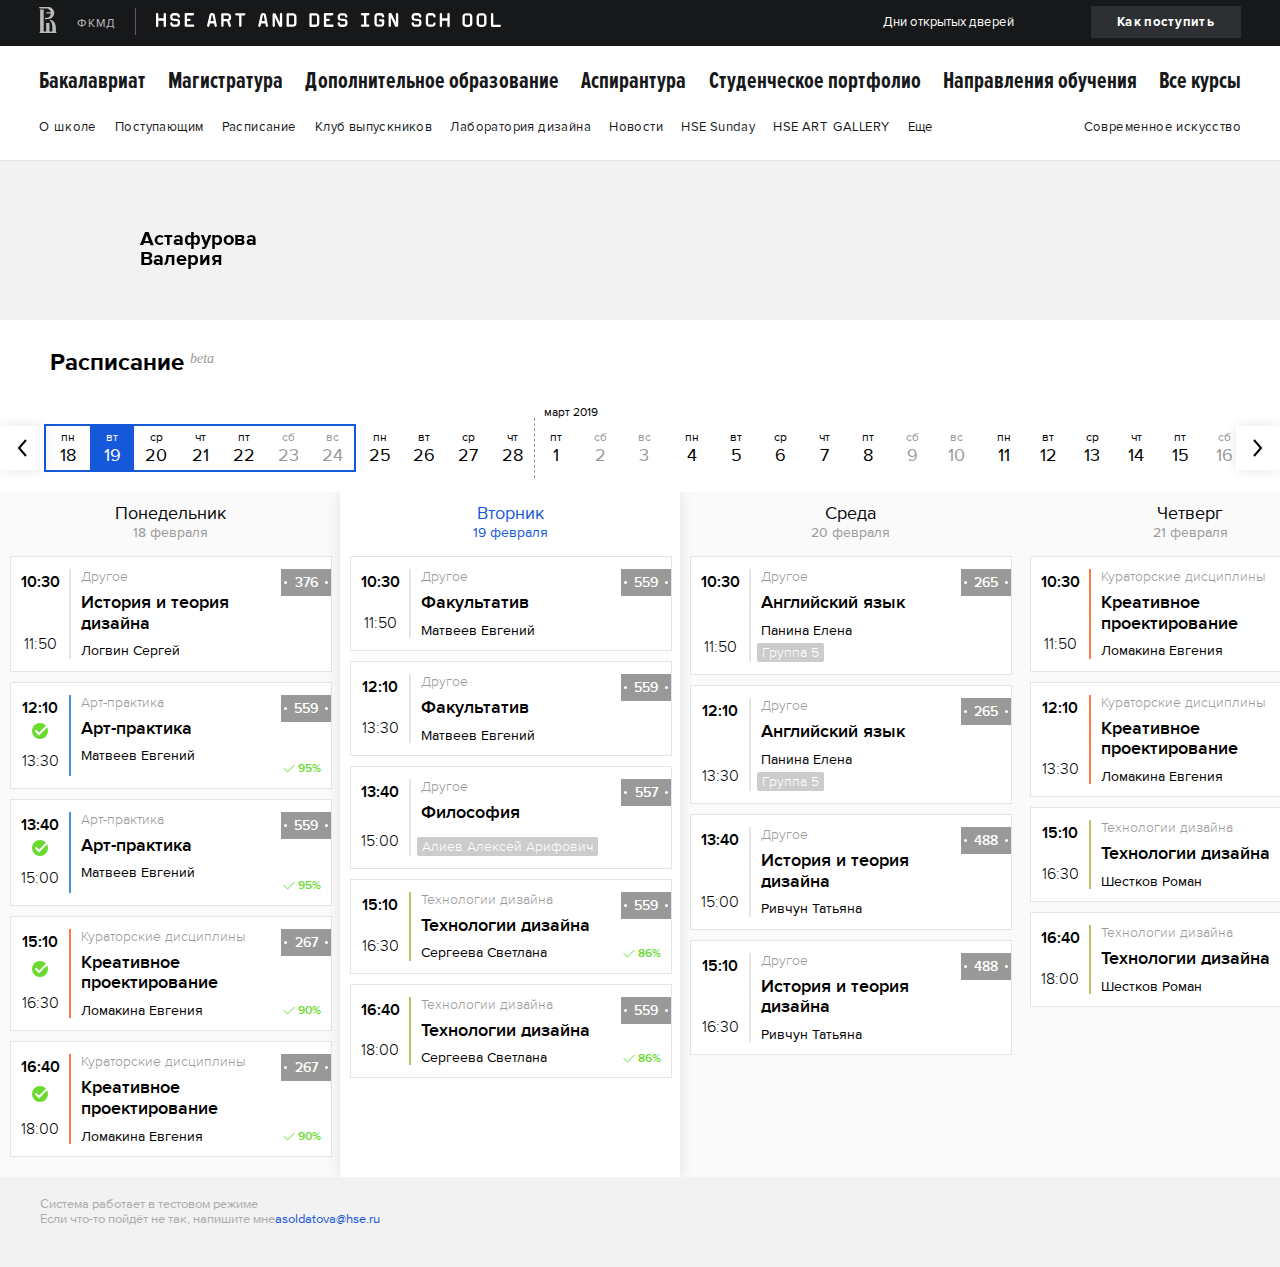
==== index.html @ 741bb3c5 "1" ====
<!DOCTYPE html>
<html lang="en" dir="ltr">
  <head>
    <meta charset="utf-8">
    <title>Расписание</title>
    <meta name="viewport" content="width=device-width">
    <link href="./Расписание_files/css" rel="stylesheet">
    <link href="./Расписание_files/app.css" rel="stylesheet" media="all">
  </head>
  <body>
    <link rel="stylesheet" media="all" href="./Расписание_files/header_private-a515e2be7f67cc496a1a1d5b61a48820.css">
    <div class="header__top-hole header__private"></div>
    <header class="header__private">
    <div class="header__relative">
    <div class="header__top">
    <div class="container-fluid container-fluid__menu">
    <div class="header__top-container">
    <div class="header__top-left">
    <div class="header__top-logo-hse">
    <a href="https://www.hse.ru/">
    <img src="./Расписание_files/hse_logo-3cd87a64809ba568bf75ba8dd23fa093.svg" alt="Hse logo">
    </a>
    </div>
    <div class="header__top-org-name">
    <a href="https://cmd.hse.ru/">
    ФКМД
    </a>
    </div>
    <div class="header__top-left-line"></div>
    <div class="header__top-logo-school">
    <a href="http://design.hse.ru/">
    <img src="./Расписание_files/school_logo_h-c328c601ffe68ac44bc18b19bbee3137.svg" alt="School logo h">
    </a>
    </div>
    <div class="header__top-arr"></div>
    </div>
    <div class="header__top-right">
    <a class="header__openday" href="http://design.hse.ru/openday">Дни открытых дверей</a>
    <a class="header__tel-btn" href="http://design.hse.ru/questions-about-admission"></a>
    <a class="header__tel-btn-long" href="http://design.hse.ru/join">
    Как поступить
    </a>
    </div>
    </div>
    </div>
    </div>
    <div class="header__menu" style="">
    <div class="container-fluid container-fluid__menu">
    <div class="header__menu-overflow">
    <div class="header__menu-big">
    <a class="header__menu-big-item" href="http://design.hse.ru/ba">Бакалавриат</a>
    <a class="header__menu-big-item" href="http://design.hse.ru/ma">Магистратура</a>
    <a class="header__menu-big-item m__long" href="http://design.hse.ru/dop">Дополнительное образование</a>
    <a class="header__menu-big-item m__short" href="http://design.hse.ru/dop">ДПО</a>
    <a class="header__menu-big-item" href="http://design.hse.ru/asp">Аспирантура</a>
    <a class="header__menu-big-item" href="http://portfolio.hse.ru/">Студенческое портфолио</a>
    <a class="header__menu-big-item header__menu-big-item_n" href="http://design.hse.ru/#directions">Направления обучения</a>
    <a class="header__menu-big-item" href="http://creativemap.hse.ru/">Все курсы</a>
    </div>
    </div>
    <div class="header__menu-overflow">
    <div class="header__menu-small">
    <a class="header__menu-small-item" href="http://design.hse.ru/info/about">О школе</a>
    <a class="header__menu-small-item" href="http://design.hse.ru/info/enter">Поступающим</a>
    <a class="header__menu-small-item" href="http://design.hse.ru/schedule">Расписание</a>
    <a class="header__menu-small-item" href="http://design.hse.ru/alumni">Клуб выпускников</a>
    <a class="header__menu-small-item m__long" href="http://design.hse.ru/lab">Лаборатория дизайна</a>
    <a class="header__menu-small-item m__short" href="http://design.hse.ru/lab">Лаборатория</a>
    <a class="header__menu-small-item" href="http://design.hse.ru/newspaper">Новости</a>
    <a class="header__menu-small-item" href="http://design.hse.ru/sunday">HSE Sunday</a>
    <a class="header__menu-small-item" href="http://art.hse.ru/gallery">HSE ART GALLERY</a>
    <a class="header__menu-small-item" href="http://design.hse.ru/schedule/10403#footer">Еще</a>
    <div class="header__menu-small-item-right">
    <a class="header__menu-small-item" href="http://art.hse.ru/">Современное искусство</a>
    </div>
    </div>
    </div>
    </div>
    </div>
    <div class="header__contact footer">
    <div class="container-fluid container-fluid__menu">
    <div class="footer__top">
    <div class="row">
    <div class="offset-xl-4 col-xl-8 col-lg-12 col-12">
    <div class="footer__top-items">
    <div class="footer__tel-top">
    <div class="footer__top-item">
    <a href="tel:+74956218711">
    <h4>
    +7 495 621-87-11
    </h4>
    </a>
    <p>
    По общим вопросам
    </p>
    </div>
    <div class="footer__top-item">
    <a href="tel:+79161709803">
    <h4>
    +7 916 170-98-03
    </h4>
    </a>
    <p>
    по вопросам поступления
    <br>
    (бакалавриат и магистратура)
    </p>
    </div>
    <div class="footer__top-item">
    <a href="tel:+79258427764">
    <h4>
    +7 925 842-77-64
    </h4>
    </a>
    <p>
    по вопросам поступления
    <br>
    (дополнительное образование)
    </p>
    </div>
    </div>
    <div class="footer__tel-bottom">
    <div class="footer__top-item">
    <a href="https://maps.google.ru/maps?q=%D0%9C%D0%BE%D1%81%D0%BA%D0%B2%D0%B0,+%D0%9C%D0%B0%D0%BB%D0%B0%D1%8F+%D0%9F%D0%B8%D0%BE%D0%BD%D0%B5%D1%80%D1%81%D0%BA%D0%B0%D1%8F,+12+%D0%BC.+%D0%9F%D0%B0%D0%B2%D0%B5%D0%BB%D0%B5%D1%86%D0%BA%D0%B0%D1%8F&amp;amp;ie=UTF-8&amp;amp;hq=&amp;amp;hnear=0x46b54b193236fb6f:0xe90018517ce3a6c4,%D0%9C%D0%B0%D0%BB%D0%B0%D1%8F+%D0%9F%D0%B8%D0%BE%D0%BD%D0%B5%D1%80%D1%81%D0%BA%D0%B0%D1%8F+%D1%83%D0%BB.,+12,+%D0%9C%D0%BE%D1%81%D0%BA%D0%B2%D0%B0&amp;amp;gl=ru&amp;amp;ei=Aj2YUv3CNOXJ4ATQsYCYAg&amp;amp;ved=0CCcQ8gEwAA">
    <h4>
    Ул. М. Пионерская, 12
    </h4>
    </a>
    <p>
    Метро «Павелецкая»
    </p>
    </div>
    <div class="footer__top-item">
    <a href="mailto:design@hse.ru">
    <h4>
    design@hse.ru
    </h4>
    </a>
    </div>
    </div>
    </div>
    </div>
    </div>
    </div>
    </div>
    </div>
    </div>
    </header>

    <script src="./Расписание_files/site_private-78d70a1fff7fe15ed5df3c3452d0a3b4.js.Без названия"></script>

    <!-- - if @show_enru && @show_enru == true -->
    <!-- - a_link = link_to "en", {:locale=>'en'} -->
    <!-- - else -->
    <!-- - a_link = link_to "en", @en_link || {:controller=>'public/main', :action=>'index', :locale=>'en'} -->

    <div id="app"><div data-reactroot=""><div><div><div class="container"><div><div class="person-wrapper"><div class="person"><div class="person-info-wrapper" id="person-info-wrapper"><div class="person-selector-wrrapper"><div><div class="person-main-info-inner"><div class="person-photo" style="background-image: url(&quot;http://timetracker.hse.ru/handlers/useravatar.ashx?userid=10403&quot;);"></div><div class="person-main-info"><div class="person-name">Астафурова Валерия</div></div></div><div class="person-selector" id="person-selector"><div class="person-selector-search"><input type="search" class="person-selector-search-input" placeholder=""></div><div class="person-selector-filter"><a class="person-selector-filter-students person-selector-filter-item active">студенты</a><a class="person-selector-filter-teachers person-selector-filter-item">сотрудники</a></div><div class="person-selector-people-list"><a href="http://design.hse.ru/schedule/10403"><div class="person-card"><div class="person-photo" style="background-image: url(&quot;http://timetracker.hse.ru/handlers/useravatar.ashx?userid=10403&amp;width=80&amp;height=80&quot;);"></div><div class="person-main-info"><div class="person-name"><strong>Астафурова</strong>Валерия</div></div></div></a><a href="http://design.hse.ru/schedule/8431"><div class="person-card"><div class="person-photo" style="background-image: url(&quot;http://timetracker.hse.ru/handlers/useravatar.ashx?userid=8431&amp;width=80&amp;height=80&quot;);"></div><div class="person-main-info"><div class="person-name"><strong>Астафьева</strong>Александра</div></div></div></a></div></div></div></div></div></div></div></div></div><div><div class="accordion "><div><div class="container"><div class="accordion-title-wrapper"><div class="accordion-title">Расписание&nbsp;<sup>beta</sup></div></div></div><div class="accordion-content"><div><div class="days-selector" id="daysSelector"><div class="add-week-button to-past"><svg class="arrow-icon" xmlns="http://www.w3.org/2000/svg" width="18px" height="10px" viewBox="0 0 18 10" version="1.1"><g stroke="none" stroke-width="1" fill="none" fill-rule="evenodd"><g id="accordion-arrow" transform="translate(-3.000000, -7.000000)" stroke="#000"><polyline stroke-width="2" transform="translate(12.000000, 12.500000) scale(1, -1) translate(-12.000000, -12.500000) " points="4 9 12 16 20 9"></polyline></g></g></svg></div><span class="week-box active"><div class="day-selector"><div class="day-name">пн</div><div class="day-date">18</div></div><div class="day-selector active present-day-selector"><div class="day-name">вт</div><div class="day-date">19</div></div><div class="day-selector"><div class="day-name">ср</div><div class="day-date">20</div></div><div class="day-selector"><div class="day-name">чт</div><div class="day-date">21</div></div><div class="day-selector"><div class="day-name">пт</div><div class="day-date">22</div></div><div class="day-selector"><div class="day-name">сб</div><div class="day-date">23</div></div><div class="day-selector"><div class="day-name">вс</div><div class="day-date">24</div></div></span><span class="week-box"><div class="day-selector"><div class="day-name">пн</div><div class="day-date">25</div></div><div class="day-selector"><div class="day-name">вт</div><div class="day-date">26</div></div><div class="day-selector"><div class="day-name">ср</div><div class="day-date">27</div></div><div class="day-selector"><div class="day-name">чт</div><div class="day-date">28</div></div><div class="day-selector start-of-month-wrapper"><div class="start-of-month">март 2019</div><div class="day-name">пт</div><div class="day-date">1</div></div><div class="day-selector"><div class="day-name">сб</div><div class="day-date">2</div></div><div class="day-selector"><div class="day-name">вс</div><div class="day-date">3</div></div></span><span class="week-box"><div class="day-selector"><div class="day-name">пн</div><div class="day-date">4</div></div><div class="day-selector"><div class="day-name">вт</div><div class="day-date">5</div></div><div class="day-selector"><div class="day-name">ср</div><div class="day-date">6</div></div><div class="day-selector"><div class="day-name">чт</div><div class="day-date">7</div></div><div class="day-selector"><div class="day-name">пт</div><div class="day-date">8</div></div><div class="day-selector"><div class="day-name">сб</div><div class="day-date">9</div></div><div class="day-selector"><div class="day-name">вс</div><div class="day-date">10</div></div></span><span class="week-box"><div class="day-selector"><div class="day-name">пн</div><div class="day-date">11</div></div><div class="day-selector"><div class="day-name">вт</div><div class="day-date">12</div></div><div class="day-selector"><div class="day-name">ср</div><div class="day-date">13</div></div><div class="day-selector"><div class="day-name">чт</div><div class="day-date">14</div></div><div class="day-selector"><div class="day-name">пт</div><div class="day-date">15</div></div><div class="day-selector"><div class="day-name">сб</div><div class="day-date">16</div></div><div class="day-selector"><div class="day-name">вс</div><div class="day-date">17</div></div></span><span class="week-box"><div class="day-selector"><div class="day-name">пн</div><div class="day-date">18</div></div><div class="day-selector"><div class="day-name">вт</div><div class="day-date">19</div></div><div class="day-selector"><div class="day-name">ср</div><div class="day-date">20</div></div><div class="day-selector"><div class="day-name">чт</div><div class="day-date">21</div></div><div class="day-selector"><div class="day-name">пт</div><div class="day-date">22</div></div><div class="day-selector"><div class="day-name">сб</div><div class="day-date">23</div></div><div class="day-selector"><div class="day-name">вс</div><div class="day-date">24</div></div></span><span class="week-box"><div class="day-selector"><div class="day-name">пн</div><div class="day-date">25</div></div><div class="day-selector"><div class="day-name">вт</div><div class="day-date">26</div></div><div class="day-selector"><div class="day-name">ср</div><div class="day-date">27</div></div><div class="day-selector"><div class="day-name">чт</div><div class="day-date">28</div></div><div class="day-selector"><div class="day-name">пт</div><div class="day-date">29</div></div><div class="day-selector"><div class="day-name">сб</div><div class="day-date">30</div></div><div class="day-selector"><div class="day-name">вс</div><div class="day-date">31</div></div></span><span class="week-box"><div class="day-selector start-of-month-wrapper"><div class="start-of-month">апрель 2019</div><div class="day-name">пн</div><div class="day-date">1</div></div><div class="day-selector"><div class="day-name">вт</div><div class="day-date">2</div></div><div class="day-selector"><div class="day-name">ср</div><div class="day-date">3</div></div><div class="day-selector"><div class="day-name">чт</div><div class="day-date">4</div></div><div class="day-selector"><div class="day-name">пт</div><div class="day-date">5</div></div><div class="day-selector"><div class="day-name">сб</div><div class="day-date">6</div></div><div class="day-selector"><div class="day-name">вс</div><div class="day-date">7</div></div></span><span class="week-box"><div class="day-selector"><div class="day-name">пн</div><div class="day-date">8</div></div><div class="day-selector"><div class="day-name">вт</div><div class="day-date">9</div></div><div class="day-selector"><div class="day-name">ср</div><div class="day-date">10</div></div><div class="day-selector"><div class="day-name">чт</div><div class="day-date">11</div></div><div class="day-selector"><div class="day-name">пт</div><div class="day-date">12</div></div><div class="day-selector"><div class="day-name">сб</div><div class="day-date">13</div></div><div class="day-selector"><div class="day-name">вс</div><div class="day-date">14</div></div></span><div class="add-week-button in-future"><svg class="arrow-icon" xmlns="http://www.w3.org/2000/svg" width="18px" height="10px" viewBox="0 0 18 10" version="1.1"><g stroke="none" stroke-width="1" fill="none" fill-rule="evenodd"><g id="accordion-arrow" transform="translate(-3.000000, -7.000000)" stroke="#000"><polyline stroke-width="2" transform="translate(12.000000, 12.500000) scale(1, -1) translate(-12.000000, -12.500000) " points="4 9 12 16 20 9"></polyline></g></g></svg></div></div><div class="days-wrapper" id="horizontalScroll"><div class="schedule-list day-wrapper"><div class="day-title"><div class="day-title-day-of-week">понедельник</div><div class="day-title-date">18 февраля</div></div><div class="timetable-cards-wrapper"><div class="timetable-card "><div class="time-column" style="border-color: rgb(229, 229, 229);"><div class="time-start">10:30</div><div class="time-end">11:50</div></div><div class="content-wrapper"><div class="content-column"><div class="card-place" title="Аудитория">376</div><div class="card-content-direction">Другое</div><div class="card-content-title">История и теория дизайна </div><div class="card-content-course">Логвин Сергей</div></div></div></div><div class="timetable-card"><div class="time-column" style="border-color: rgb(74, 144, 226);"><div class="time-start">12:10</div><div title="Занятие посещено"><svg width="16px" height="16px" viewBox="0 0 16 16" version="1.1" xmlns="http://www.w3.org/2000/svg"><g id="Page-1" stroke="none" stroke-width="1" fill="none" fill-rule="evenodd"><g id="Group"><circle id="Oval-2" fill="#69DB30" cx="8" cy="8" r="8"></circle><polyline id="Path-2-Copy-2" stroke="#FFFFFF" stroke-width="2" stroke-linecap="round" points="4 8 7 11 15 3"></polyline></g></g></svg></div><div class="time-end">13:30</div></div><div class="content-wrapper"><div class="content-column"><div class="card-place" title="Аудитория">559</div><div class="card-student-attendance-percentage" title="Процент посещённых занятий"><svg width="12px" height="7px" viewBox="0 0 12 7" version="1.1" xmlns="http://www.w3.org/2000/svg"><g id="Symbols" stroke="none" stroke-width="1" fill="none" fill-rule="evenodd" stroke-linecap="round"><g id="v" transform="translate(0.000000, -1.000000)" stroke="#69DB30"><polyline id="Path-2-Copy-2" points="1 4.5 4.5 8 11.5 1"></polyline></g></g></svg>95%</div><div class="card-content-direction">Арт-практика</div><div class="card-content-title">Арт-практика </div><div class="card-content-course">Матвеев Евгений</div></div></div></div><div class="timetable-card"><div class="time-column" style="border-color: rgb(74, 144, 226);"><div class="time-start">13:40</div><div title="Занятие посещено"><svg width="16px" height="16px" viewBox="0 0 16 16" version="1.1" xmlns="http://www.w3.org/2000/svg"><g id="Page-1" stroke="none" stroke-width="1" fill="none" fill-rule="evenodd"><g id="Group"><circle id="Oval-2" fill="#69DB30" cx="8" cy="8" r="8"></circle><polyline id="Path-2-Copy-2" stroke="#FFFFFF" stroke-width="2" stroke-linecap="round" points="4 8 7 11 15 3"></polyline></g></g></svg></div><div class="time-end">15:00</div></div><div class="content-wrapper"><div class="content-column"><div class="card-place" title="Аудитория">559</div><div class="card-student-attendance-percentage" title="Процент посещённых занятий"><svg width="12px" height="7px" viewBox="0 0 12 7" version="1.1" xmlns="http://www.w3.org/2000/svg"><g id="Symbols" stroke="none" stroke-width="1" fill="none" fill-rule="evenodd" stroke-linecap="round"><g id="v" transform="translate(0.000000, -1.000000)" stroke="#69DB30"><polyline id="Path-2-Copy-2" points="1 4.5 4.5 8 11.5 1"></polyline></g></g></svg>95%</div><div class="card-content-direction">Арт-практика</div><div class="card-content-title">Арт-практика </div><div class="card-content-course">Матвеев Евгений</div></div></div></div><div class="timetable-card "><div class="time-column" style="border-color: rgb(255, 121, 73);"><div class="time-start">15:10</div><div title="Занятие посещено"><svg width="16px" height="16px" viewBox="0 0 16 16" version="1.1" xmlns="http://www.w3.org/2000/svg"><g id="Page-1" stroke="none" stroke-width="1" fill="none" fill-rule="evenodd"><g id="Group"><circle id="Oval-2" fill="#69DB30" cx="8" cy="8" r="8"></circle><polyline id="Path-2-Copy-2" stroke="#FFFFFF" stroke-width="2" stroke-linecap="round" points="4 8 7 11 15 3"></polyline></g></g></svg></div><div class="time-end">16:30</div></div><div class="content-wrapper"><div class="content-column"><div class="card-place" title="Аудитория">267</div><div class="card-student-attendance-percentage" title="Процент посещённых занятий"><svg width="12px" height="7px" viewBox="0 0 12 7" version="1.1" xmlns="http://www.w3.org/2000/svg"><g id="Symbols" stroke="none" stroke-width="1" fill="none" fill-rule="evenodd" stroke-linecap="round"><g id="v" transform="translate(0.000000, -1.000000)" stroke="#69DB30"><polyline id="Path-2-Copy-2" points="1 4.5 4.5 8 11.5 1"></polyline></g></g></svg>90%</div><div class="card-content-direction">Кураторские дисциплины</div><div class="card-content-title">Креативное проектирование</div><div class="card-content-course">Ломакина Евгения</div></div></div></div><div class="timetable-card "><div class="time-column" style="border-color: rgb(255, 121, 73);"><div class="time-start">16:40</div><div title="Занятие посещено"><svg width="16px" height="16px" viewBox="0 0 16 16" version="1.1" xmlns="http://www.w3.org/2000/svg"><g id="Page-1" stroke="none" stroke-width="1" fill="none" fill-rule="evenodd"><g id="Group"><circle id="Oval-2" fill="#69DB30" cx="8" cy="8" r="8"></circle><polyline id="Path-2-Copy-2" stroke="#FFFFFF" stroke-width="2" stroke-linecap="round" points="4 8 7 11 15 3"></polyline></g></g></svg></div><div class="time-end">18:00</div></div><div class="content-wrapper"><div class="content-column"><div class="card-place" title="Аудитория">267</div><div class="card-student-attendance-percentage" title="Процент посещённых занятий"><svg width="12px" height="7px" viewBox="0 0 12 7" version="1.1" xmlns="http://www.w3.org/2000/svg"><g id="Symbols" stroke="none" stroke-width="1" fill="none" fill-rule="evenodd" stroke-linecap="round"><g id="v" transform="translate(0.000000, -1.000000)" stroke="#69DB30"><polyline id="Path-2-Copy-2" points="1 4.5 4.5 8 11.5 1"></polyline></g></g></svg>90%</div><div class="card-content-direction">Кураторские дисциплины</div><div class="card-content-title">Креативное проектирование</div><div class="card-content-course">Ломакина Евгения</div></div></div></div></div></div><div class="schedule-list day-wrapper active present-day"><div class="day-title"><div class="day-title-day-of-week">вторник</div><div class="day-title-date">19 февраля</div></div><div class="timetable-cards-wrapper"><div class="timetable-card "><div class="time-column" style="border-color: rgb(229, 229, 229);"><div class="time-start">10:30</div><div class="time-end">11:50</div></div><div class="content-wrapper"><div class="content-column"><div class="card-place" title="Аудитория">559</div><div class="card-content-direction">Другое</div><div class="card-content-title">Факультатив</div><div class="card-content-course">Матвеев Евгений</div></div></div></div><div class="timetable-card "><div class="time-column" style="border-color: rgb(229, 229, 229);"><div class="time-start">12:10</div><!-- react-empty: 35226 --><div class="time-end">13:30</div></div><div class="content-wrapper"><div class="content-column"><div class="card-place" title="Аудитория">559</div><!-- react-empty: 35007 --><!-- react-empty: 35008 --><div class="card-content-direction">Другое</div><div class="card-content-title">Факультатив</div><div class="card-content-course">Матвеев Евгений</div></div></div></div><div class="timetable-card "><div class="time-column" style="border-color: rgb(229, 229, 229);"><div class="time-start">13:40</div><!-- react-empty: 35227 --><div class="time-end">15:00</div></div><div class="content-wrapper"><div class="content-column"><div class="card-place" title="Аудитория">557</div><!-- react-empty: 35020 --><!-- react-empty: 35021 --><div class="card-content-direction">Другое</div><div class="card-content-title">Философия</div><div class="card-content-course"></div><div class="card-comment">Алиев Алексей Арифович</div></div></div></div><div class="timetable-card "><div class="time-column" style="border-color: rgb(191, 191, 106);"><div class="time-start">15:10</div><!-- react-empty: 35228 --><div class="time-end">16:30</div></div><div class="content-wrapper"><div class="content-column"><div class="card-place" title="Аудитория">559</div><!-- react-empty: 35034 --><div class="card-student-attendance-percentage" title="Процент посещённых занятий"><svg width="12px" height="7px" viewBox="0 0 12 7" version="1.1" xmlns="http://www.w3.org/2000/svg"><g id="Symbols" stroke="none" stroke-width="1" fill="none" fill-rule="evenodd" stroke-linecap="round"><g id="v" transform="translate(0.000000, -1.000000)" stroke="#69DB30"><polyline id="Path-2-Copy-2" points="1 4.5 4.5 8 11.5 1"></polyline></g></g></svg>86%</div><div class="card-content-direction">Технологии дизайна</div><div class="card-content-title">Технологии дизайна</div><div class="card-content-course">Сергеева Светлана</div></div></div></div><div class="timetable-card "><div class="time-column" style="border-color: rgb(191, 191, 106);"><div class="time-start">16:40</div><!-- react-empty: 35229 --><div class="time-end">18:00</div></div><div class="content-wrapper"><div class="content-column"><div class="card-place" title="Аудитория">559</div><!-- react-empty: 35047 --><div class="card-student-attendance-percentage" title="Процент посещённых занятий"><svg width="12px" height="7px" viewBox="0 0 12 7" version="1.1" xmlns="http://www.w3.org/2000/svg"><g id="Symbols" stroke="none" stroke-width="1" fill="none" fill-rule="evenodd" stroke-linecap="round"><g id="v" transform="translate(0.000000, -1.000000)" stroke="#69DB30"><polyline id="Path-2-Copy-2" points="1 4.5 4.5 8 11.5 1"></polyline></g></g></svg>86%</div><div class="card-content-direction">Технологии дизайна</div><div class="card-content-title">Технологии дизайна</div><div class="card-content-course">Сергеева Светлана</div></div></div></div></div></div><div class="schedule-list day-wrapper"><div class="day-title"><div class="day-title-day-of-week">среда</div><div class="day-title-date">20 февраля</div></div><div class="timetable-cards-wrapper"><div class="timetable-card "><div class="time-column" style="border-color: rgb(229, 229, 229);"><div class="time-start">10:30</div><!-- react-empty: 35230 --><div class="time-end">11:50</div></div><div class="content-wrapper"><div class="content-column"><div class="card-place" title="Аудитория">265</div><!-- react-empty: 35065 --><!-- react-empty: 35066 --><div class="card-content-direction">Другое</div><div class="card-content-title">Английский язык</div><div class="card-content-course">Панина Елена</div><div class="card-comment">Группа 5</div></div></div></div><div class="timetable-card "><div class="time-column" style="border-color: rgb(229, 229, 229);"><div class="time-start">12:10</div><!-- react-empty: 35231 --><div class="time-end">13:30</div></div><div class="content-wrapper"><div class="content-column"><div class="card-place" title="Аудитория">265</div><!-- react-empty: 35079 --><!-- react-empty: 35080 --><div class="card-content-direction">Другое</div><div class="card-content-title">Английский язык</div><div class="card-content-course">Панина Елена</div><div class="card-comment">Группа 5</div></div></div></div><div class="timetable-card "><div class="time-column" style="border-color: rgb(229, 229, 229);"><div class="time-start">13:40</div><!-- react-empty: 35232 --><div class="time-end">15:00</div></div><div class="content-wrapper"><div class="content-column"><div class="card-place" title="Аудитория">488</div><!-- react-empty: 35093 --><!-- react-empty: 35094 --><div class="card-content-direction">Другое</div><div class="card-content-title">История и теория дизайна </div><div class="card-content-course">Ривчун Татьяна</div></div></div></div><div class="timetable-card "><div class="time-column" style="border-color: rgb(229, 229, 229);"><div class="time-start">15:10</div><!-- react-empty: 35233 --><div class="time-end">16:30</div></div><div class="content-wrapper"><div class="content-column"><div class="card-place" title="Аудитория">488</div><!-- react-empty: 35106 --><!-- react-empty: 35107 --><div class="card-content-direction">Другое</div><div class="card-content-title">История и теория дизайна </div><div class="card-content-course">Ривчун Татьяна</div></div></div></div></div></div><div class="schedule-list day-wrapper"><div class="day-title"><div class="day-title-day-of-week">четверг</div><div class="day-title-date">21 февраля</div></div><div class="timetable-cards-wrapper"><div class="timetable-card "><div class="time-column" style="border-color: rgb(255, 121, 73);"><div class="time-start">10:30</div><!-- react-empty: 35234 --><div class="time-end">11:50</div></div><div class="content-wrapper"><div class="content-column"><div class="card-place" title="Аудитория">559</div><!-- react-empty: 35124 --><div class="card-student-attendance-percentage" title="Процент посещённых занятий"><svg width="12px" height="7px" viewBox="0 0 12 7" version="1.1" xmlns="http://www.w3.org/2000/svg"><g id="Symbols" stroke="none" stroke-width="1" fill="none" fill-rule="evenodd" stroke-linecap="round"><g id="v" transform="translate(0.000000, -1.000000)" stroke="#69DB30"><polyline id="Path-2-Copy-2" points="1 4.5 4.5 8 11.5 1"></polyline></g></g></svg>90%</div><div class="card-content-direction">Кураторские дисциплины</div><div class="card-content-title">Креативное проектирование</div><div class="card-content-course">Ломакина Евгения</div></div></div></div><div class="timetable-card "><div class="time-column" style="border-color: rgb(255, 121, 73);"><div class="time-start">12:10</div><!-- react-empty: 35235 --><div class="time-end">13:30</div></div><div class="content-wrapper"><div class="content-column"><div class="card-place" title="Аудитория">559</div><!-- react-empty: 35137 --><div class="card-student-attendance-percentage" title="100%"><svg width="12px" height="7px" viewBox="0 0 12 7" version="1.1" xmlns="http://www.w3.org/2000/svg"><g id="Symbols" stroke="none" stroke-width="1" fill="none" fill-rule="evenodd" stroke-linecap="round"><g id="v" transform="translate(0.000000, -1.000000)" stroke="#69DB30"><polyline id="Path-2-Copy-2" points="1 4.5 4.5 8 11.5 1"></polyline></g></g></svg>90%</div><div class="card-content-direction">Кураторские дисциплины</div><div class="card-content-title">Креативное проектирование</div><div class="card-content-course">Ломакина Евгения</div></div></div></div><div class="timetable-card "><div class="time-column" style="border-color: rgb(191, 191, 106);"><div class="time-start">15:10</div><!-- react-empty: 35236 --><div class="time-end">16:30</div></div><div class="content-wrapper"><div class="content-column"><div class="card-place" title="Аудитория">361</div><!-- react-empty: 35150 --><div class="card-student-attendance-percentage" title="Процент посещённых занятий"><svg width="12px" height="7px" viewBox="0 0 12 7" version="1.1" xmlns="http://www.w3.org/2000/svg"><g id="Symbols" stroke="none" stroke-width="1" fill="none" fill-rule="evenodd" stroke-linecap="round"><g id="v" transform="translate(0.000000, -1.000000)" stroke="#69DB30"><polyline id="Path-2-Copy-2" points="1 4.5 4.5 8 11.5 1"></polyline></g></g></svg>86%</div><div class="card-content-direction">Технологии дизайна</div><div class="card-content-title">Технологии дизайна</div><div class="card-content-course">Шестков Роман</div></div></div></div><div class="timetable-card "><div class="time-column" style="border-color: rgb(191, 191, 106);"><div class="time-start">16:40</div><div class="time-end">18:00</div></div><div class="content-wrapper"><div class="content-column"><div class="card-place" title="Аудитория">361</div><div class="card-student-attendance-percentage" title="Процент посещённых занятий"><svg width="12px" height="7px" viewBox="0 0 12 7" version="1.1" xmlns="http://www.w3.org/2000/svg"><g id="Symbols" stroke="none" stroke-width="1" fill="none" fill-rule="evenodd" stroke-linecap="round"><g id="v" transform="translate(0.000000, -1.000000)" stroke="#69DB30"><polyline id="Path-2-Copy-2" points="1 4.5 4.5 8 11.5 1"></polyline></g></g></svg>86%</div><div class="card-content-direction">Технологии дизайна</div><div class="card-content-title">Технологии дизайна</div><div class="card-content-course">Шестков Роман</div></div></div></div></div></div><div class="schedule-list day-wrapper"><div class="day-title"><div class="day-title-day-of-week">пятница</div><div class="day-title-date">22 февраля</div></div><div class="no-schedules"><svg width="35px" height="62px" viewBox="0 0 35 62" version="1.1" xmlns="http://www.w3.org/2000/svg"><title>Combined Shape</title><g id="Расписание" stroke="none" stroke-width="1" fill="none" fill-rule="evenodd"><g id="tt-rasp-desk-copy" transform="translate(-1854.000000, -548.000000)" fill="#CCCCCC"><g id="Group-20" transform="translate(12.000000, 314.000000)"><g id="Group-19-Copy" transform="translate(1700.000000, 0.000000)"><g id="noun_24594_cc" transform="translate(108.000000, 234.000000)"><path d="M63.9761208,59 C63.9918413,59.1014537 64,59.2054203 64,59.3113006 C64,60.4205291 63.1045695,61.3197365 62,61.3197365 C60.8954305,61.3197365 60,60.4205291 60,59.3113006 C60,59.3113006 62.8016968,59.1014537 63.9761208,59 Z M39.0238792,59 C40.1983032,59.1014537 43,59.3113006 43,59.3113006 C43,60.4205291 42.1045695,61.3197365 41,61.3197365 C39.8954305,61.3197365 39,60.4205291 39,59.3113006 C39,59.2054203 39.0081587,59.1014537 39.0238792,59 Z M53.6565733,10.1322013 C50.870395,10.1322013 48.6117513,7.8640308 48.6117513,5.06610066 C48.6117513,2.26817052 50.870395,0 53.6565733,0 C56.4427515,0 58.7013953,2.26817052 58.7013953,5.06610066 C58.7013953,7.8640308 56.4427515,10.1322013 53.6565733,10.1322013 Z M45.7840997,51.3753238 C44.3365608,51.399114 43.076722,51.4576746 41.9839303,51.5510055 C41.8144535,51.0184702 41.8715532,50.4188342 42.2044325,49.9180192 L48.9100063,39.8340083 C48.9112211,39.8254683 49.0078047,39.1501915 49.0078047,39.1501915 L50.5191253,42.6863969 L50.3678717,44.4785948 L45.7840997,51.3753238 Z M55.9429923,53.3926139 L56.0171005,52.5154252 C64.2777307,52.9808598 69,53.8086381 69,55.1945719 C69,56.7689977 63.5512278,58.2568026 52.5,58.0451305 C36.9348562,57.7474475 34,56.7689977 34,55.1945719 C34,53.6921269 37.1529286,51.898099 50.5519273,52.2799628 L50.4972573,52.9283993 C50.4346906,53.6579666 50.6606597,54.3686237 51.1308213,54.9292193 C51.6015904,55.4904249 52.261882,55.8332483 52.9889924,55.8936389 C53.0667452,55.901569 53.1451055,55.9052291 53.2228583,55.9052291 C54.6284836,55.9052291 55.8233258,54.801728 55.9429923,53.3926139 Z M53.7148879,11.3284233 C56.2509664,11.6303763 58.0575047,13.9880499 57.7483157,16.5927759 C57.7483157,16.5927759 55.9788315,31.2798928 55.881033,31.5812358 C55.8889298,31.5787958 55.8950042,31.5781858 55.9022936,31.5751358 C55.6228693,32.5194252 55.0324338,33.5851059 54.0410853,34.0786008 L55.881033,40.2433224 C56.060229,40.5635756 56.1507381,40.9393394 56.1179362,41.3334033 L55.1035048,53.3212432 C55.014818,54.3667937 54.1000074,55.1439414 53.058241,55.0536605 C52.0176895,54.9658197 51.2450208,54.0453205 51.3337076,53.00099 L52.2296874,42.4088441 L52.22908,42.4064041 L49.4627803,35.9385094 L48.5327836,33.7790878 C48.2855539,33.5796158 48.0510805,33.3374434 47.8530538,33.0855109 C47.720631,32.9165392 47.6040018,32.7347573 47.4958767,32.5493155 L47.4399919,33.5064151 C47.405975,34.1798618 46.5998969,34.6867769 45.6419578,34.6282163 C44.6925229,34.5702657 43.9544785,33.9797798 43.9884954,33.3057231 C43.9884954,33.3057231 44.6421051,22.4183342 44.696775,22.3182932 L48.8541214,13.9929299 C49.0187387,13.6665767 49.2404558,13.399394 49.4889003,13.1840618 C50.451699,11.8890189 52.0298384,11.1283413 53.7148879,11.3284233 Z M62.4742297,32.3925439 C62.7761293,32.9933999 62.3254059,33.8358184 61.4640504,34.2609926 C60.6099842,34.6837268 59.6787726,34.5361054 59.3762655,33.9358594 C59.3762655,33.9358594 58.6370062,32.4285343 57.7385966,30.5911959 L58.5234142,24.3740137 L62.4742297,32.3925439 Z" id="Combined-Shape"></path></g></g></g></g></g></svg><div>Занятий нет</div></div></div><div class="schedule-list day-wrapper"><div class="day-title"><div class="day-title-day-of-week">суббота</div><div class="day-title-date">23 февраля</div></div><div class="no-schedules"><svg width="35px" height="62px" viewBox="0 0 35 62" version="1.1" xmlns="http://www.w3.org/2000/svg"><title>Combined Shape</title><g id="Расписание" stroke="none" stroke-width="1" fill="none" fill-rule="evenodd"><g id="tt-rasp-desk-copy" transform="translate(-1854.000000, -548.000000)" fill="#CCCCCC"><g id="Group-20" transform="translate(12.000000, 314.000000)"><g id="Group-19-Copy" transform="translate(1700.000000, 0.000000)"><g id="noun_24594_cc" transform="translate(108.000000, 234.000000)"><path d="M63.9761208,59 C63.9918413,59.1014537 64,59.2054203 64,59.3113006 C64,60.4205291 63.1045695,61.3197365 62,61.3197365 C60.8954305,61.3197365 60,60.4205291 60,59.3113006 C60,59.3113006 62.8016968,59.1014537 63.9761208,59 Z M39.0238792,59 C40.1983032,59.1014537 43,59.3113006 43,59.3113006 C43,60.4205291 42.1045695,61.3197365 41,61.3197365 C39.8954305,61.3197365 39,60.4205291 39,59.3113006 C39,59.2054203 39.0081587,59.1014537 39.0238792,59 Z M53.6565733,10.1322013 C50.870395,10.1322013 48.6117513,7.8640308 48.6117513,5.06610066 C48.6117513,2.26817052 50.870395,0 53.6565733,0 C56.4427515,0 58.7013953,2.26817052 58.7013953,5.06610066 C58.7013953,7.8640308 56.4427515,10.1322013 53.6565733,10.1322013 Z M45.7840997,51.3753238 C44.3365608,51.399114 43.076722,51.4576746 41.9839303,51.5510055 C41.8144535,51.0184702 41.8715532,50.4188342 42.2044325,49.9180192 L48.9100063,39.8340083 C48.9112211,39.8254683 49.0078047,39.1501915 49.0078047,39.1501915 L50.5191253,42.6863969 L50.3678717,44.4785948 L45.7840997,51.3753238 Z M55.9429923,53.3926139 L56.0171005,52.5154252 C64.2777307,52.9808598 69,53.8086381 69,55.1945719 C69,56.7689977 63.5512278,58.2568026 52.5,58.0451305 C36.9348562,57.7474475 34,56.7689977 34,55.1945719 C34,53.6921269 37.1529286,51.898099 50.5519273,52.2799628 L50.4972573,52.9283993 C50.4346906,53.6579666 50.6606597,54.3686237 51.1308213,54.9292193 C51.6015904,55.4904249 52.261882,55.8332483 52.9889924,55.8936389 C53.0667452,55.901569 53.1451055,55.9052291 53.2228583,55.9052291 C54.6284836,55.9052291 55.8233258,54.801728 55.9429923,53.3926139 Z M53.7148879,11.3284233 C56.2509664,11.6303763 58.0575047,13.9880499 57.7483157,16.5927759 C57.7483157,16.5927759 55.9788315,31.2798928 55.881033,31.5812358 C55.8889298,31.5787958 55.8950042,31.5781858 55.9022936,31.5751358 C55.6228693,32.5194252 55.0324338,33.5851059 54.0410853,34.0786008 L55.881033,40.2433224 C56.060229,40.5635756 56.1507381,40.9393394 56.1179362,41.3334033 L55.1035048,53.3212432 C55.014818,54.3667937 54.1000074,55.1439414 53.058241,55.0536605 C52.0176895,54.9658197 51.2450208,54.0453205 51.3337076,53.00099 L52.2296874,42.4088441 L52.22908,42.4064041 L49.4627803,35.9385094 L48.5327836,33.7790878 C48.2855539,33.5796158 48.0510805,33.3374434 47.8530538,33.0855109 C47.720631,32.9165392 47.6040018,32.7347573 47.4958767,32.5493155 L47.4399919,33.5064151 C47.405975,34.1798618 46.5998969,34.6867769 45.6419578,34.6282163 C44.6925229,34.5702657 43.9544785,33.9797798 43.9884954,33.3057231 C43.9884954,33.3057231 44.6421051,22.4183342 44.696775,22.3182932 L48.8541214,13.9929299 C49.0187387,13.6665767 49.2404558,13.399394 49.4889003,13.1840618 C50.451699,11.8890189 52.0298384,11.1283413 53.7148879,11.3284233 Z M62.4742297,32.3925439 C62.7761293,32.9933999 62.3254059,33.8358184 61.4640504,34.2609926 C60.6099842,34.6837268 59.6787726,34.5361054 59.3762655,33.9358594 C59.3762655,33.9358594 58.6370062,32.4285343 57.7385966,30.5911959 L58.5234142,24.3740137 L62.4742297,32.3925439 Z" id="Combined-Shape"></path></g></g></g></g></g></svg><div>Занятий нет</div></div></div><div class="schedule-list day-wrapper"><div class="day-title"><div class="day-title-day-of-week">воскресенье</div><div class="day-title-date">24 февраля</div></div><div class="no-schedules"><svg width="35px" height="62px" viewBox="0 0 35 62" version="1.1" xmlns="http://www.w3.org/2000/svg"><title>Combined Shape</title><g id="Расписание" stroke="none" stroke-width="1" fill="none" fill-rule="evenodd"><g id="tt-rasp-desk-copy" transform="translate(-1854.000000, -548.000000)" fill="#CCCCCC"><g id="Group-20" transform="translate(12.000000, 314.000000)"><g id="Group-19-Copy" transform="translate(1700.000000, 0.000000)"><g id="noun_24594_cc" transform="translate(108.000000, 234.000000)"><path d="M63.9761208,59 C63.9918413,59.1014537 64,59.2054203 64,59.3113006 C64,60.4205291 63.1045695,61.3197365 62,61.3197365 C60.8954305,61.3197365 60,60.4205291 60,59.3113006 C60,59.3113006 62.8016968,59.1014537 63.9761208,59 Z M39.0238792,59 C40.1983032,59.1014537 43,59.3113006 43,59.3113006 C43,60.4205291 42.1045695,61.3197365 41,61.3197365 C39.8954305,61.3197365 39,60.4205291 39,59.3113006 C39,59.2054203 39.0081587,59.1014537 39.0238792,59 Z M53.6565733,10.1322013 C50.870395,10.1322013 48.6117513,7.8640308 48.6117513,5.06610066 C48.6117513,2.26817052 50.870395,0 53.6565733,0 C56.4427515,0 58.7013953,2.26817052 58.7013953,5.06610066 C58.7013953,7.8640308 56.4427515,10.1322013 53.6565733,10.1322013 Z M45.7840997,51.3753238 C44.3365608,51.399114 43.076722,51.4576746 41.9839303,51.5510055 C41.8144535,51.0184702 41.8715532,50.4188342 42.2044325,49.9180192 L48.9100063,39.8340083 C48.9112211,39.8254683 49.0078047,39.1501915 49.0078047,39.1501915 L50.5191253,42.6863969 L50.3678717,44.4785948 L45.7840997,51.3753238 Z M55.9429923,53.3926139 L56.0171005,52.5154252 C64.2777307,52.9808598 69,53.8086381 69,55.1945719 C69,56.7689977 63.5512278,58.2568026 52.5,58.0451305 C36.9348562,57.7474475 34,56.7689977 34,55.1945719 C34,53.6921269 37.1529286,51.898099 50.5519273,52.2799628 L50.4972573,52.9283993 C50.4346906,53.6579666 50.6606597,54.3686237 51.1308213,54.9292193 C51.6015904,55.4904249 52.261882,55.8332483 52.9889924,55.8936389 C53.0667452,55.901569 53.1451055,55.9052291 53.2228583,55.9052291 C54.6284836,55.9052291 55.8233258,54.801728 55.9429923,53.3926139 Z M53.7148879,11.3284233 C56.2509664,11.6303763 58.0575047,13.9880499 57.7483157,16.5927759 C57.7483157,16.5927759 55.9788315,31.2798928 55.881033,31.5812358 C55.8889298,31.5787958 55.8950042,31.5781858 55.9022936,31.5751358 C55.6228693,32.5194252 55.0324338,33.5851059 54.0410853,34.0786008 L55.881033,40.2433224 C56.060229,40.5635756 56.1507381,40.9393394 56.1179362,41.3334033 L55.1035048,53.3212432 C55.014818,54.3667937 54.1000074,55.1439414 53.058241,55.0536605 C52.0176895,54.9658197 51.2450208,54.0453205 51.3337076,53.00099 L52.2296874,42.4088441 L52.22908,42.4064041 L49.4627803,35.9385094 L48.5327836,33.7790878 C48.2855539,33.5796158 48.0510805,33.3374434 47.8530538,33.0855109 C47.720631,32.9165392 47.6040018,32.7347573 47.4958767,32.5493155 L47.4399919,33.5064151 C47.405975,34.1798618 46.5998969,34.6867769 45.6419578,34.6282163 C44.6925229,34.5702657 43.9544785,33.9797798 43.9884954,33.3057231 C43.9884954,33.3057231 44.6421051,22.4183342 44.696775,22.3182932 L48.8541214,13.9929299 C49.0187387,13.6665767 49.2404558,13.399394 49.4889003,13.1840618 C50.451699,11.8890189 52.0298384,11.1283413 53.7148879,11.3284233 Z M62.4742297,32.3925439 C62.7761293,32.9933999 62.3254059,33.8358184 61.4640504,34.2609926 C60.6099842,34.6837268 59.6787726,34.5361054 59.3762655,33.9358594 C59.3762655,33.9358594 58.6370062,32.4285343 57.7385966,30.5911959 L58.5234142,24.3740137 L62.4742297,32.3925439 Z" id="Combined-Shape"></path></g></g></g></g></g></svg><div>Занятий нет</div></div></div></div></div></div></div></div><div class="container beta-note"><!-- react-text: 214 -->Система работает в тестовом режиме<br>Если что-то пойдёт не так, напишите мне<a href="mailto:asoldatova@hse.ru">asoldatova@hse.ru</a></div></div></div></div></div></div>


    <div id="mcrx-pinner-root"><div data-reactroot="" id="Pinners"><div class="PinnerButton ImagePinner" style="display: none; top: 0px; left: 0px;"><svg class="Icon MiniLogo" width="10" height="10" viewBox="0 0 10 10"><path fill="none" fill-rule="evenodd" stroke="#FFF" stroke-linecap="round" stroke-linejoin="round" stroke-width="1.25" d="M9.375 9.375L.625.625v8.75h8.75V.625l-8.75 8.75"></path></svg><!-- react-text: 5 --> Save<!-- /react-text --></div></div></div><div id="mcrx-drawer-root"><div data-reactroot="" id="mcrx-drawer-shadow-container" class="resolved"></div></div></body></html>

  </body>
</html>
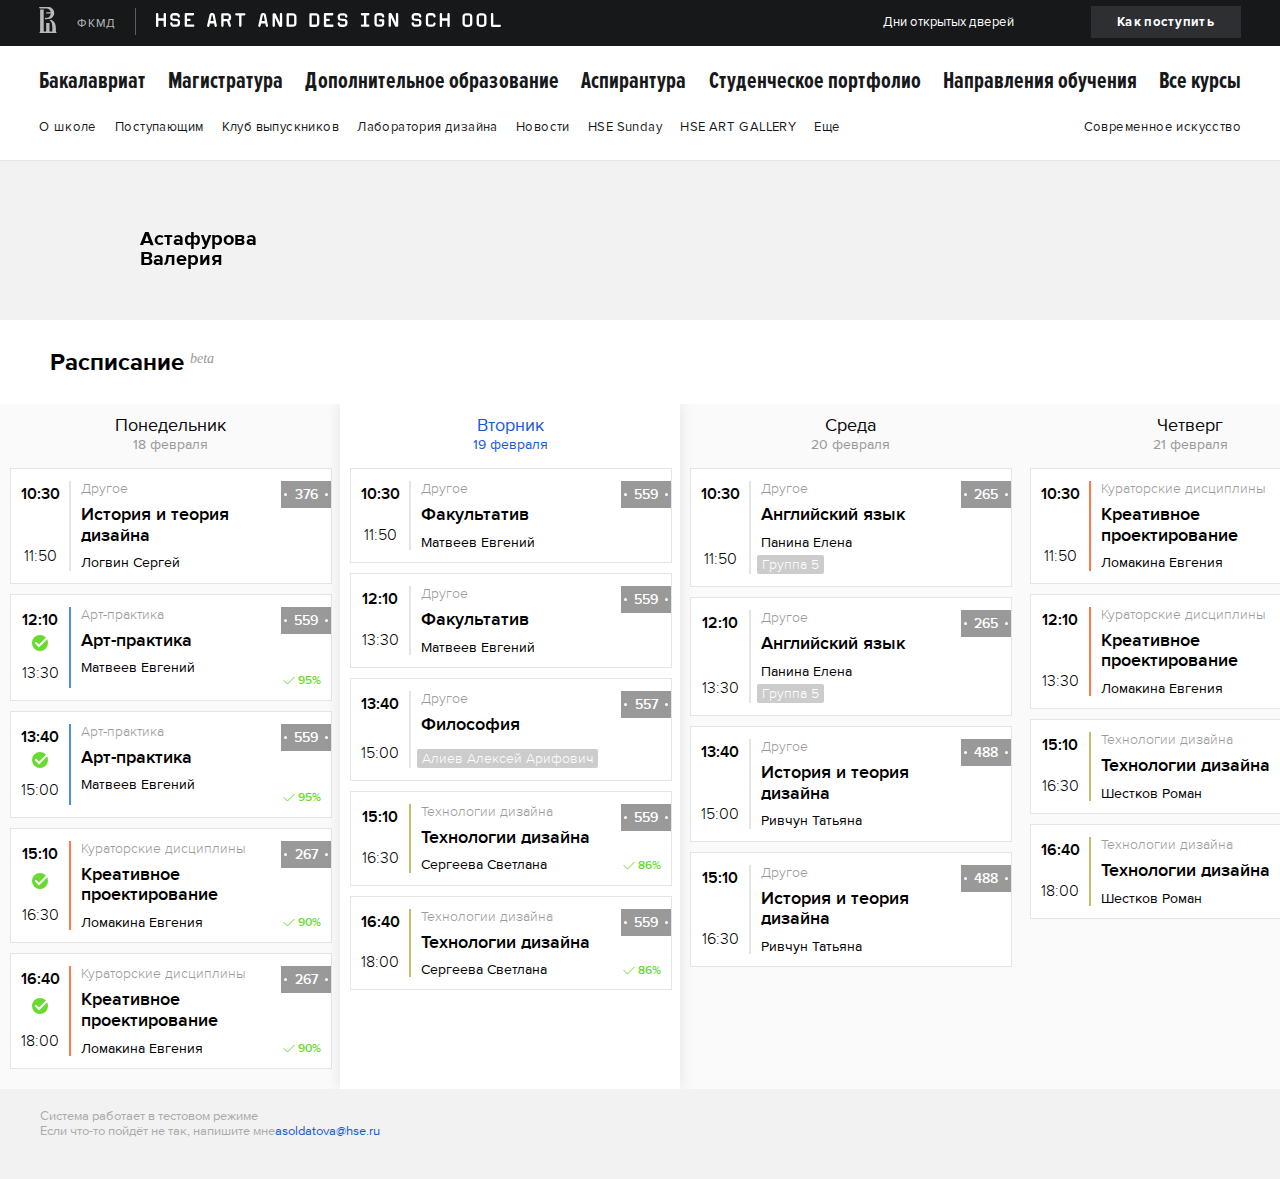
==== commit 12294b3f: "3" ====
--- a/index.html
+++ b/index.html
@@ -62,7 +62,6 @@
     <div class="header__menu-small">
     <a class="header__menu-small-item" href="http://design.hse.ru/info/about">О школе</a>
     <a class="header__menu-small-item" href="http://design.hse.ru/info/enter">Поступающим</a>
-    <a class="header__menu-small-item" href="http://design.hse.ru/schedule">Расписание</a>
     <a class="header__menu-small-item" href="http://design.hse.ru/alumni">Клуб выпускников</a>
     <a class="header__menu-small-item m__long" href="http://design.hse.ru/lab">Лаборатория дизайна</a>
     <a class="header__menu-small-item m__short" href="http://design.hse.ru/lab">Лаборатория</a>
@@ -154,7 +153,7 @@
     <!-- - else -->
     <!-- - a_link = link_to "en", @en_link || {:controller=>'public/main', :action=>'index', :locale=>'en'} -->
 
-    <div id="app"><div data-reactroot=""><div><div><div class="container"><div><div class="person-wrapper"><div class="person"><div class="person-info-wrapper" id="person-info-wrapper"><div class="person-selector-wrrapper"><div><div class="person-main-info-inner"><div class="person-photo" style="background-image: url(&quot;http://timetracker.hse.ru/handlers/useravatar.ashx?userid=10403&quot;);"></div><div class="person-main-info"><div class="person-name">Астафурова Валерия</div></div></div><div class="person-selector" id="person-selector"><div class="person-selector-search"><input type="search" class="person-selector-search-input" placeholder=""></div><div class="person-selector-filter"><a class="person-selector-filter-students person-selector-filter-item active">студенты</a><a class="person-selector-filter-teachers person-selector-filter-item">сотрудники</a></div><div class="person-selector-people-list"><a href="http://design.hse.ru/schedule/10403"><div class="person-card"><div class="person-photo" style="background-image: url(&quot;http://timetracker.hse.ru/handlers/useravatar.ashx?userid=10403&amp;width=80&amp;height=80&quot;);"></div><div class="person-main-info"><div class="person-name"><strong>Астафурова</strong>Валерия</div></div></div></a><a href="http://design.hse.ru/schedule/8431"><div class="person-card"><div class="person-photo" style="background-image: url(&quot;http://timetracker.hse.ru/handlers/useravatar.ashx?userid=8431&amp;width=80&amp;height=80&quot;);"></div><div class="person-main-info"><div class="person-name"><strong>Астафьева</strong>Александра</div></div></div></a></div></div></div></div></div></div></div></div></div><div><div class="accordion "><div><div class="container"><div class="accordion-title-wrapper"><div class="accordion-title">Расписание&nbsp;<sup>beta</sup></div></div></div><div class="accordion-content"><div><div class="days-selector" id="daysSelector"><div class="add-week-button to-past"><svg class="arrow-icon" xmlns="http://www.w3.org/2000/svg" width="18px" height="10px" viewBox="0 0 18 10" version="1.1"><g stroke="none" stroke-width="1" fill="none" fill-rule="evenodd"><g id="accordion-arrow" transform="translate(-3.000000, -7.000000)" stroke="#000"><polyline stroke-width="2" transform="translate(12.000000, 12.500000) scale(1, -1) translate(-12.000000, -12.500000) " points="4 9 12 16 20 9"></polyline></g></g></svg></div><span class="week-box active"><div class="day-selector"><div class="day-name">пн</div><div class="day-date">18</div></div><div class="day-selector active present-day-selector"><div class="day-name">вт</div><div class="day-date">19</div></div><div class="day-selector"><div class="day-name">ср</div><div class="day-date">20</div></div><div class="day-selector"><div class="day-name">чт</div><div class="day-date">21</div></div><div class="day-selector"><div class="day-name">пт</div><div class="day-date">22</div></div><div class="day-selector"><div class="day-name">сб</div><div class="day-date">23</div></div><div class="day-selector"><div class="day-name">вс</div><div class="day-date">24</div></div></span><span class="week-box"><div class="day-selector"><div class="day-name">пн</div><div class="day-date">25</div></div><div class="day-selector"><div class="day-name">вт</div><div class="day-date">26</div></div><div class="day-selector"><div class="day-name">ср</div><div class="day-date">27</div></div><div class="day-selector"><div class="day-name">чт</div><div class="day-date">28</div></div><div class="day-selector start-of-month-wrapper"><div class="start-of-month">март 2019</div><div class="day-name">пт</div><div class="day-date">1</div></div><div class="day-selector"><div class="day-name">сб</div><div class="day-date">2</div></div><div class="day-selector"><div class="day-name">вс</div><div class="day-date">3</div></div></span><span class="week-box"><div class="day-selector"><div class="day-name">пн</div><div class="day-date">4</div></div><div class="day-selector"><div class="day-name">вт</div><div class="day-date">5</div></div><div class="day-selector"><div class="day-name">ср</div><div class="day-date">6</div></div><div class="day-selector"><div class="day-name">чт</div><div class="day-date">7</div></div><div class="day-selector"><div class="day-name">пт</div><div class="day-date">8</div></div><div class="day-selector"><div class="day-name">сб</div><div class="day-date">9</div></div><div class="day-selector"><div class="day-name">вс</div><div class="day-date">10</div></div></span><span class="week-box"><div class="day-selector"><div class="day-name">пн</div><div class="day-date">11</div></div><div class="day-selector"><div class="day-name">вт</div><div class="day-date">12</div></div><div class="day-selector"><div class="day-name">ср</div><div class="day-date">13</div></div><div class="day-selector"><div class="day-name">чт</div><div class="day-date">14</div></div><div class="day-selector"><div class="day-name">пт</div><div class="day-date">15</div></div><div class="day-selector"><div class="day-name">сб</div><div class="day-date">16</div></div><div class="day-selector"><div class="day-name">вс</div><div class="day-date">17</div></div></span><span class="week-box"><div class="day-selector"><div class="day-name">пн</div><div class="day-date">18</div></div><div class="day-selector"><div class="day-name">вт</div><div class="day-date">19</div></div><div class="day-selector"><div class="day-name">ср</div><div class="day-date">20</div></div><div class="day-selector"><div class="day-name">чт</div><div class="day-date">21</div></div><div class="day-selector"><div class="day-name">пт</div><div class="day-date">22</div></div><div class="day-selector"><div class="day-name">сб</div><div class="day-date">23</div></div><div class="day-selector"><div class="day-name">вс</div><div class="day-date">24</div></div></span><span class="week-box"><div class="day-selector"><div class="day-name">пн</div><div class="day-date">25</div></div><div class="day-selector"><div class="day-name">вт</div><div class="day-date">26</div></div><div class="day-selector"><div class="day-name">ср</div><div class="day-date">27</div></div><div class="day-selector"><div class="day-name">чт</div><div class="day-date">28</div></div><div class="day-selector"><div class="day-name">пт</div><div class="day-date">29</div></div><div class="day-selector"><div class="day-name">сб</div><div class="day-date">30</div></div><div class="day-selector"><div class="day-name">вс</div><div class="day-date">31</div></div></span><span class="week-box"><div class="day-selector start-of-month-wrapper"><div class="start-of-month">апрель 2019</div><div class="day-name">пн</div><div class="day-date">1</div></div><div class="day-selector"><div class="day-name">вт</div><div class="day-date">2</div></div><div class="day-selector"><div class="day-name">ср</div><div class="day-date">3</div></div><div class="day-selector"><div class="day-name">чт</div><div class="day-date">4</div></div><div class="day-selector"><div class="day-name">пт</div><div class="day-date">5</div></div><div class="day-selector"><div class="day-name">сб</div><div class="day-date">6</div></div><div class="day-selector"><div class="day-name">вс</div><div class="day-date">7</div></div></span><span class="week-box"><div class="day-selector"><div class="day-name">пн</div><div class="day-date">8</div></div><div class="day-selector"><div class="day-name">вт</div><div class="day-date">9</div></div><div class="day-selector"><div class="day-name">ср</div><div class="day-date">10</div></div><div class="day-selector"><div class="day-name">чт</div><div class="day-date">11</div></div><div class="day-selector"><div class="day-name">пт</div><div class="day-date">12</div></div><div class="day-selector"><div class="day-name">сб</div><div class="day-date">13</div></div><div class="day-selector"><div class="day-name">вс</div><div class="day-date">14</div></div></span><div class="add-week-button in-future"><svg class="arrow-icon" xmlns="http://www.w3.org/2000/svg" width="18px" height="10px" viewBox="0 0 18 10" version="1.1"><g stroke="none" stroke-width="1" fill="none" fill-rule="evenodd"><g id="accordion-arrow" transform="translate(-3.000000, -7.000000)" stroke="#000"><polyline stroke-width="2" transform="translate(12.000000, 12.500000) scale(1, -1) translate(-12.000000, -12.500000) " points="4 9 12 16 20 9"></polyline></g></g></svg></div></div><div class="days-wrapper" id="horizontalScroll"><div class="schedule-list day-wrapper"><div class="day-title"><div class="day-title-day-of-week">понедельник</div><div class="day-title-date">18 февраля</div></div><div class="timetable-cards-wrapper"><div class="timetable-card "><div class="time-column" style="border-color: rgb(229, 229, 229);"><div class="time-start">10:30</div><div class="time-end">11:50</div></div><div class="content-wrapper"><div class="content-column"><div class="card-place" title="Аудитория">376</div><div class="card-content-direction">Другое</div><div class="card-content-title">История и теория дизайна </div><div class="card-content-course">Логвин Сергей</div></div></div></div><div class="timetable-card"><div class="time-column" style="border-color: rgb(74, 144, 226);"><div class="time-start">12:10</div><div title="Занятие посещено"><svg width="16px" height="16px" viewBox="0 0 16 16" version="1.1" xmlns="http://www.w3.org/2000/svg"><g id="Page-1" stroke="none" stroke-width="1" fill="none" fill-rule="evenodd"><g id="Group"><circle id="Oval-2" fill="#69DB30" cx="8" cy="8" r="8"></circle><polyline id="Path-2-Copy-2" stroke="#FFFFFF" stroke-width="2" stroke-linecap="round" points="4 8 7 11 15 3"></polyline></g></g></svg></div><div class="time-end">13:30</div></div><div class="content-wrapper"><div class="content-column"><div class="card-place" title="Аудитория">559</div><div class="card-student-attendance-percentage" title="Процент посещённых занятий"><svg width="12px" height="7px" viewBox="0 0 12 7" version="1.1" xmlns="http://www.w3.org/2000/svg"><g id="Symbols" stroke="none" stroke-width="1" fill="none" fill-rule="evenodd" stroke-linecap="round"><g id="v" transform="translate(0.000000, -1.000000)" stroke="#69DB30"><polyline id="Path-2-Copy-2" points="1 4.5 4.5 8 11.5 1"></polyline></g></g></svg>95%</div><div class="card-content-direction">Арт-практика</div><div class="card-content-title">Арт-практика </div><div class="card-content-course">Матвеев Евгений</div></div></div></div><div class="timetable-card"><div class="time-column" style="border-color: rgb(74, 144, 226);"><div class="time-start">13:40</div><div title="Занятие посещено"><svg width="16px" height="16px" viewBox="0 0 16 16" version="1.1" xmlns="http://www.w3.org/2000/svg"><g id="Page-1" stroke="none" stroke-width="1" fill="none" fill-rule="evenodd"><g id="Group"><circle id="Oval-2" fill="#69DB30" cx="8" cy="8" r="8"></circle><polyline id="Path-2-Copy-2" stroke="#FFFFFF" stroke-width="2" stroke-linecap="round" points="4 8 7 11 15 3"></polyline></g></g></svg></div><div class="time-end">15:00</div></div><div class="content-wrapper"><div class="content-column"><div class="card-place" title="Аудитория">559</div><div class="card-student-attendance-percentage" title="Процент посещённых занятий"><svg width="12px" height="7px" viewBox="0 0 12 7" version="1.1" xmlns="http://www.w3.org/2000/svg"><g id="Symbols" stroke="none" stroke-width="1" fill="none" fill-rule="evenodd" stroke-linecap="round"><g id="v" transform="translate(0.000000, -1.000000)" stroke="#69DB30"><polyline id="Path-2-Copy-2" points="1 4.5 4.5 8 11.5 1"></polyline></g></g></svg>95%</div><div class="card-content-direction">Арт-практика</div><div class="card-content-title">Арт-практика </div><div class="card-content-course">Матвеев Евгений</div></div></div></div><div class="timetable-card "><div class="time-column" style="border-color: rgb(255, 121, 73);"><div class="time-start">15:10</div><div title="Занятие посещено"><svg width="16px" height="16px" viewBox="0 0 16 16" version="1.1" xmlns="http://www.w3.org/2000/svg"><g id="Page-1" stroke="none" stroke-width="1" fill="none" fill-rule="evenodd"><g id="Group"><circle id="Oval-2" fill="#69DB30" cx="8" cy="8" r="8"></circle><polyline id="Path-2-Copy-2" stroke="#FFFFFF" stroke-width="2" stroke-linecap="round" points="4 8 7 11 15 3"></polyline></g></g></svg></div><div class="time-end">16:30</div></div><div class="content-wrapper"><div class="content-column"><div class="card-place" title="Аудитория">267</div><div class="card-student-attendance-percentage" title="Процент посещённых занятий"><svg width="12px" height="7px" viewBox="0 0 12 7" version="1.1" xmlns="http://www.w3.org/2000/svg"><g id="Symbols" stroke="none" stroke-width="1" fill="none" fill-rule="evenodd" stroke-linecap="round"><g id="v" transform="translate(0.000000, -1.000000)" stroke="#69DB30"><polyline id="Path-2-Copy-2" points="1 4.5 4.5 8 11.5 1"></polyline></g></g></svg>90%</div><div class="card-content-direction">Кураторские дисциплины</div><div class="card-content-title">Креативное проектирование</div><div class="card-content-course">Ломакина Евгения</div></div></div></div><div class="timetable-card "><div class="time-column" style="border-color: rgb(255, 121, 73);"><div class="time-start">16:40</div><div title="Занятие посещено"><svg width="16px" height="16px" viewBox="0 0 16 16" version="1.1" xmlns="http://www.w3.org/2000/svg"><g id="Page-1" stroke="none" stroke-width="1" fill="none" fill-rule="evenodd"><g id="Group"><circle id="Oval-2" fill="#69DB30" cx="8" cy="8" r="8"></circle><polyline id="Path-2-Copy-2" stroke="#FFFFFF" stroke-width="2" stroke-linecap="round" points="4 8 7 11 15 3"></polyline></g></g></svg></div><div class="time-end">18:00</div></div><div class="content-wrapper"><div class="content-column"><div class="card-place" title="Аудитория">267</div><div class="card-student-attendance-percentage" title="Процент посещённых занятий"><svg width="12px" height="7px" viewBox="0 0 12 7" version="1.1" xmlns="http://www.w3.org/2000/svg"><g id="Symbols" stroke="none" stroke-width="1" fill="none" fill-rule="evenodd" stroke-linecap="round"><g id="v" transform="translate(0.000000, -1.000000)" stroke="#69DB30"><polyline id="Path-2-Copy-2" points="1 4.5 4.5 8 11.5 1"></polyline></g></g></svg>90%</div><div class="card-content-direction">Кураторские дисциплины</div><div class="card-content-title">Креативное проектирование</div><div class="card-content-course">Ломакина Евгения</div></div></div></div></div></div><div class="schedule-list day-wrapper active present-day"><div class="day-title"><div class="day-title-day-of-week">вторник</div><div class="day-title-date">19 февраля</div></div><div class="timetable-cards-wrapper"><div class="timetable-card "><div class="time-column" style="border-color: rgb(229, 229, 229);"><div class="time-start">10:30</div><div class="time-end">11:50</div></div><div class="content-wrapper"><div class="content-column"><div class="card-place" title="Аудитория">559</div><div class="card-content-direction">Другое</div><div class="card-content-title">Факультатив</div><div class="card-content-course">Матвеев Евгений</div></div></div></div><div class="timetable-card "><div class="time-column" style="border-color: rgb(229, 229, 229);"><div class="time-start">12:10</div><!-- react-empty: 35226 --><div class="time-end">13:30</div></div><div class="content-wrapper"><div class="content-column"><div class="card-place" title="Аудитория">559</div><!-- react-empty: 35007 --><!-- react-empty: 35008 --><div class="card-content-direction">Другое</div><div class="card-content-title">Факультатив</div><div class="card-content-course">Матвеев Евгений</div></div></div></div><div class="timetable-card "><div class="time-column" style="border-color: rgb(229, 229, 229);"><div class="time-start">13:40</div><!-- react-empty: 35227 --><div class="time-end">15:00</div></div><div class="content-wrapper"><div class="content-column"><div class="card-place" title="Аудитория">557</div><!-- react-empty: 35020 --><!-- react-empty: 35021 --><div class="card-content-direction">Другое</div><div class="card-content-title">Философия</div><div class="card-content-course"></div><div class="card-comment">Алиев Алексей Арифович</div></div></div></div><div class="timetable-card "><div class="time-column" style="border-color: rgb(191, 191, 106);"><div class="time-start">15:10</div><!-- react-empty: 35228 --><div class="time-end">16:30</div></div><div class="content-wrapper"><div class="content-column"><div class="card-place" title="Аудитория">559</div><!-- react-empty: 35034 --><div class="card-student-attendance-percentage" title="Процент посещённых занятий"><svg width="12px" height="7px" viewBox="0 0 12 7" version="1.1" xmlns="http://www.w3.org/2000/svg"><g id="Symbols" stroke="none" stroke-width="1" fill="none" fill-rule="evenodd" stroke-linecap="round"><g id="v" transform="translate(0.000000, -1.000000)" stroke="#69DB30"><polyline id="Path-2-Copy-2" points="1 4.5 4.5 8 11.5 1"></polyline></g></g></svg>86%</div><div class="card-content-direction">Технологии дизайна</div><div class="card-content-title">Технологии дизайна</div><div class="card-content-course">Сергеева Светлана</div></div></div></div><div class="timetable-card "><div class="time-column" style="border-color: rgb(191, 191, 106);"><div class="time-start">16:40</div><!-- react-empty: 35229 --><div class="time-end">18:00</div></div><div class="content-wrapper"><div class="content-column"><div class="card-place" title="Аудитория">559</div><!-- react-empty: 35047 --><div class="card-student-attendance-percentage" title="Процент посещённых занятий"><svg width="12px" height="7px" viewBox="0 0 12 7" version="1.1" xmlns="http://www.w3.org/2000/svg"><g id="Symbols" stroke="none" stroke-width="1" fill="none" fill-rule="evenodd" stroke-linecap="round"><g id="v" transform="translate(0.000000, -1.000000)" stroke="#69DB30"><polyline id="Path-2-Copy-2" points="1 4.5 4.5 8 11.5 1"></polyline></g></g></svg>86%</div><div class="card-content-direction">Технологии дизайна</div><div class="card-content-title">Технологии дизайна</div><div class="card-content-course">Сергеева Светлана</div></div></div></div></div></div><div class="schedule-list day-wrapper"><div class="day-title"><div class="day-title-day-of-week">среда</div><div class="day-title-date">20 февраля</div></div><div class="timetable-cards-wrapper"><div class="timetable-card "><div class="time-column" style="border-color: rgb(229, 229, 229);"><div class="time-start">10:30</div><!-- react-empty: 35230 --><div class="time-end">11:50</div></div><div class="content-wrapper"><div class="content-column"><div class="card-place" title="Аудитория">265</div><!-- react-empty: 35065 --><!-- react-empty: 35066 --><div class="card-content-direction">Другое</div><div class="card-content-title">Английский язык</div><div class="card-content-course">Панина Елена</div><div class="card-comment">Группа 5</div></div></div></div><div class="timetable-card "><div class="time-column" style="border-color: rgb(229, 229, 229);"><div class="time-start">12:10</div><!-- react-empty: 35231 --><div class="time-end">13:30</div></div><div class="content-wrapper"><div class="content-column"><div class="card-place" title="Аудитория">265</div><!-- react-empty: 35079 --><!-- react-empty: 35080 --><div class="card-content-direction">Другое</div><div class="card-content-title">Английский язык</div><div class="card-content-course">Панина Елена</div><div class="card-comment">Группа 5</div></div></div></div><div class="timetable-card "><div class="time-column" style="border-color: rgb(229, 229, 229);"><div class="time-start">13:40</div><!-- react-empty: 35232 --><div class="time-end">15:00</div></div><div class="content-wrapper"><div class="content-column"><div class="card-place" title="Аудитория">488</div><!-- react-empty: 35093 --><!-- react-empty: 35094 --><div class="card-content-direction">Другое</div><div class="card-content-title">История и теория дизайна </div><div class="card-content-course">Ривчун Татьяна</div></div></div></div><div class="timetable-card "><div class="time-column" style="border-color: rgb(229, 229, 229);"><div class="time-start">15:10</div><!-- react-empty: 35233 --><div class="time-end">16:30</div></div><div class="content-wrapper"><div class="content-column"><div class="card-place" title="Аудитория">488</div><!-- react-empty: 35106 --><!-- react-empty: 35107 --><div class="card-content-direction">Другое</div><div class="card-content-title">История и теория дизайна </div><div class="card-content-course">Ривчун Татьяна</div></div></div></div></div></div><div class="schedule-list day-wrapper"><div class="day-title"><div class="day-title-day-of-week">четверг</div><div class="day-title-date">21 февраля</div></div><div class="timetable-cards-wrapper"><div class="timetable-card "><div class="time-column" style="border-color: rgb(255, 121, 73);"><div class="time-start">10:30</div><!-- react-empty: 35234 --><div class="time-end">11:50</div></div><div class="content-wrapper"><div class="content-column"><div class="card-place" title="Аудитория">559</div><!-- react-empty: 35124 --><div class="card-student-attendance-percentage" title="Процент посещённых занятий"><svg width="12px" height="7px" viewBox="0 0 12 7" version="1.1" xmlns="http://www.w3.org/2000/svg"><g id="Symbols" stroke="none" stroke-width="1" fill="none" fill-rule="evenodd" stroke-linecap="round"><g id="v" transform="translate(0.000000, -1.000000)" stroke="#69DB30"><polyline id="Path-2-Copy-2" points="1 4.5 4.5 8 11.5 1"></polyline></g></g></svg>90%</div><div class="card-content-direction">Кураторские дисциплины</div><div class="card-content-title">Креативное проектирование</div><div class="card-content-course">Ломакина Евгения</div></div></div></div><div class="timetable-card "><div class="time-column" style="border-color: rgb(255, 121, 73);"><div class="time-start">12:10</div><!-- react-empty: 35235 --><div class="time-end">13:30</div></div><div class="content-wrapper"><div class="content-column"><div class="card-place" title="Аудитория">559</div><!-- react-empty: 35137 --><div class="card-student-attendance-percentage" title="100%"><svg width="12px" height="7px" viewBox="0 0 12 7" version="1.1" xmlns="http://www.w3.org/2000/svg"><g id="Symbols" stroke="none" stroke-width="1" fill="none" fill-rule="evenodd" stroke-linecap="round"><g id="v" transform="translate(0.000000, -1.000000)" stroke="#69DB30"><polyline id="Path-2-Copy-2" points="1 4.5 4.5 8 11.5 1"></polyline></g></g></svg>90%</div><div class="card-content-direction">Кураторские дисциплины</div><div class="card-content-title">Креативное проектирование</div><div class="card-content-course">Ломакина Евгения</div></div></div></div><div class="timetable-card "><div class="time-column" style="border-color: rgb(191, 191, 106);"><div class="time-start">15:10</div><!-- react-empty: 35236 --><div class="time-end">16:30</div></div><div class="content-wrapper"><div class="content-column"><div class="card-place" title="Аудитория">361</div><!-- react-empty: 35150 --><div class="card-student-attendance-percentage" title="Процент посещённых занятий"><svg width="12px" height="7px" viewBox="0 0 12 7" version="1.1" xmlns="http://www.w3.org/2000/svg"><g id="Symbols" stroke="none" stroke-width="1" fill="none" fill-rule="evenodd" stroke-linecap="round"><g id="v" transform="translate(0.000000, -1.000000)" stroke="#69DB30"><polyline id="Path-2-Copy-2" points="1 4.5 4.5 8 11.5 1"></polyline></g></g></svg>86%</div><div class="card-content-direction">Технологии дизайна</div><div class="card-content-title">Технологии дизайна</div><div class="card-content-course">Шестков Роман</div></div></div></div><div class="timetable-card "><div class="time-column" style="border-color: rgb(191, 191, 106);"><div class="time-start">16:40</div><div class="time-end">18:00</div></div><div class="content-wrapper"><div class="content-column"><div class="card-place" title="Аудитория">361</div><div class="card-student-attendance-percentage" title="Процент посещённых занятий"><svg width="12px" height="7px" viewBox="0 0 12 7" version="1.1" xmlns="http://www.w3.org/2000/svg"><g id="Symbols" stroke="none" stroke-width="1" fill="none" fill-rule="evenodd" stroke-linecap="round"><g id="v" transform="translate(0.000000, -1.000000)" stroke="#69DB30"><polyline id="Path-2-Copy-2" points="1 4.5 4.5 8 11.5 1"></polyline></g></g></svg>86%</div><div class="card-content-direction">Технологии дизайна</div><div class="card-content-title">Технологии дизайна</div><div class="card-content-course">Шестков Роман</div></div></div></div></div></div><div class="schedule-list day-wrapper"><div class="day-title"><div class="day-title-day-of-week">пятница</div><div class="day-title-date">22 февраля</div></div><div class="no-schedules"><svg width="35px" height="62px" viewBox="0 0 35 62" version="1.1" xmlns="http://www.w3.org/2000/svg"><title>Combined Shape</title><g id="Расписание" stroke="none" stroke-width="1" fill="none" fill-rule="evenodd"><g id="tt-rasp-desk-copy" transform="translate(-1854.000000, -548.000000)" fill="#CCCCCC"><g id="Group-20" transform="translate(12.000000, 314.000000)"><g id="Group-19-Copy" transform="translate(1700.000000, 0.000000)"><g id="noun_24594_cc" transform="translate(108.000000, 234.000000)"><path d="M63.9761208,59 C63.9918413,59.1014537 64,59.2054203 64,59.3113006 C64,60.4205291 63.1045695,61.3197365 62,61.3197365 C60.8954305,61.3197365 60,60.4205291 60,59.3113006 C60,59.3113006 62.8016968,59.1014537 63.9761208,59 Z M39.0238792,59 C40.1983032,59.1014537 43,59.3113006 43,59.3113006 C43,60.4205291 42.1045695,61.3197365 41,61.3197365 C39.8954305,61.3197365 39,60.4205291 39,59.3113006 C39,59.2054203 39.0081587,59.1014537 39.0238792,59 Z M53.6565733,10.1322013 C50.870395,10.1322013 48.6117513,7.8640308 48.6117513,5.06610066 C48.6117513,2.26817052 50.870395,0 53.6565733,0 C56.4427515,0 58.7013953,2.26817052 58.7013953,5.06610066 C58.7013953,7.8640308 56.4427515,10.1322013 53.6565733,10.1322013 Z M45.7840997,51.3753238 C44.3365608,51.399114 43.076722,51.4576746 41.9839303,51.5510055 C41.8144535,51.0184702 41.8715532,50.4188342 42.2044325,49.9180192 L48.9100063,39.8340083 C48.9112211,39.8254683 49.0078047,39.1501915 49.0078047,39.1501915 L50.5191253,42.6863969 L50.3678717,44.4785948 L45.7840997,51.3753238 Z M55.9429923,53.3926139 L56.0171005,52.5154252 C64.2777307,52.9808598 69,53.8086381 69,55.1945719 C69,56.7689977 63.5512278,58.2568026 52.5,58.0451305 C36.9348562,57.7474475 34,56.7689977 34,55.1945719 C34,53.6921269 37.1529286,51.898099 50.5519273,52.2799628 L50.4972573,52.9283993 C50.4346906,53.6579666 50.6606597,54.3686237 51.1308213,54.9292193 C51.6015904,55.4904249 52.261882,55.8332483 52.9889924,55.8936389 C53.0667452,55.901569 53.1451055,55.9052291 53.2228583,55.9052291 C54.6284836,55.9052291 55.8233258,54.801728 55.9429923,53.3926139 Z M53.7148879,11.3284233 C56.2509664,11.6303763 58.0575047,13.9880499 57.7483157,16.5927759 C57.7483157,16.5927759 55.9788315,31.2798928 55.881033,31.5812358 C55.8889298,31.5787958 55.8950042,31.5781858 55.9022936,31.5751358 C55.6228693,32.5194252 55.0324338,33.5851059 54.0410853,34.0786008 L55.881033,40.2433224 C56.060229,40.5635756 56.1507381,40.9393394 56.1179362,41.3334033 L55.1035048,53.3212432 C55.014818,54.3667937 54.1000074,55.1439414 53.058241,55.0536605 C52.0176895,54.9658197 51.2450208,54.0453205 51.3337076,53.00099 L52.2296874,42.4088441 L52.22908,42.4064041 L49.4627803,35.9385094 L48.5327836,33.7790878 C48.2855539,33.5796158 48.0510805,33.3374434 47.8530538,33.0855109 C47.720631,32.9165392 47.6040018,32.7347573 47.4958767,32.5493155 L47.4399919,33.5064151 C47.405975,34.1798618 46.5998969,34.6867769 45.6419578,34.6282163 C44.6925229,34.5702657 43.9544785,33.9797798 43.9884954,33.3057231 C43.9884954,33.3057231 44.6421051,22.4183342 44.696775,22.3182932 L48.8541214,13.9929299 C49.0187387,13.6665767 49.2404558,13.399394 49.4889003,13.1840618 C50.451699,11.8890189 52.0298384,11.1283413 53.7148879,11.3284233 Z M62.4742297,32.3925439 C62.7761293,32.9933999 62.3254059,33.8358184 61.4640504,34.2609926 C60.6099842,34.6837268 59.6787726,34.5361054 59.3762655,33.9358594 C59.3762655,33.9358594 58.6370062,32.4285343 57.7385966,30.5911959 L58.5234142,24.3740137 L62.4742297,32.3925439 Z" id="Combined-Shape"></path></g></g></g></g></g></svg><div>Занятий нет</div></div></div><div class="schedule-list day-wrapper"><div class="day-title"><div class="day-title-day-of-week">суббота</div><div class="day-title-date">23 февраля</div></div><div class="no-schedules"><svg width="35px" height="62px" viewBox="0 0 35 62" version="1.1" xmlns="http://www.w3.org/2000/svg"><title>Combined Shape</title><g id="Расписание" stroke="none" stroke-width="1" fill="none" fill-rule="evenodd"><g id="tt-rasp-desk-copy" transform="translate(-1854.000000, -548.000000)" fill="#CCCCCC"><g id="Group-20" transform="translate(12.000000, 314.000000)"><g id="Group-19-Copy" transform="translate(1700.000000, 0.000000)"><g id="noun_24594_cc" transform="translate(108.000000, 234.000000)"><path d="M63.9761208,59 C63.9918413,59.1014537 64,59.2054203 64,59.3113006 C64,60.4205291 63.1045695,61.3197365 62,61.3197365 C60.8954305,61.3197365 60,60.4205291 60,59.3113006 C60,59.3113006 62.8016968,59.1014537 63.9761208,59 Z M39.0238792,59 C40.1983032,59.1014537 43,59.3113006 43,59.3113006 C43,60.4205291 42.1045695,61.3197365 41,61.3197365 C39.8954305,61.3197365 39,60.4205291 39,59.3113006 C39,59.2054203 39.0081587,59.1014537 39.0238792,59 Z M53.6565733,10.1322013 C50.870395,10.1322013 48.6117513,7.8640308 48.6117513,5.06610066 C48.6117513,2.26817052 50.870395,0 53.6565733,0 C56.4427515,0 58.7013953,2.26817052 58.7013953,5.06610066 C58.7013953,7.8640308 56.4427515,10.1322013 53.6565733,10.1322013 Z M45.7840997,51.3753238 C44.3365608,51.399114 43.076722,51.4576746 41.9839303,51.5510055 C41.8144535,51.0184702 41.8715532,50.4188342 42.2044325,49.9180192 L48.9100063,39.8340083 C48.9112211,39.8254683 49.0078047,39.1501915 49.0078047,39.1501915 L50.5191253,42.6863969 L50.3678717,44.4785948 L45.7840997,51.3753238 Z M55.9429923,53.3926139 L56.0171005,52.5154252 C64.2777307,52.9808598 69,53.8086381 69,55.1945719 C69,56.7689977 63.5512278,58.2568026 52.5,58.0451305 C36.9348562,57.7474475 34,56.7689977 34,55.1945719 C34,53.6921269 37.1529286,51.898099 50.5519273,52.2799628 L50.4972573,52.9283993 C50.4346906,53.6579666 50.6606597,54.3686237 51.1308213,54.9292193 C51.6015904,55.4904249 52.261882,55.8332483 52.9889924,55.8936389 C53.0667452,55.901569 53.1451055,55.9052291 53.2228583,55.9052291 C54.6284836,55.9052291 55.8233258,54.801728 55.9429923,53.3926139 Z M53.7148879,11.3284233 C56.2509664,11.6303763 58.0575047,13.9880499 57.7483157,16.5927759 C57.7483157,16.5927759 55.9788315,31.2798928 55.881033,31.5812358 C55.8889298,31.5787958 55.8950042,31.5781858 55.9022936,31.5751358 C55.6228693,32.5194252 55.0324338,33.5851059 54.0410853,34.0786008 L55.881033,40.2433224 C56.060229,40.5635756 56.1507381,40.9393394 56.1179362,41.3334033 L55.1035048,53.3212432 C55.014818,54.3667937 54.1000074,55.1439414 53.058241,55.0536605 C52.0176895,54.9658197 51.2450208,54.0453205 51.3337076,53.00099 L52.2296874,42.4088441 L52.22908,42.4064041 L49.4627803,35.9385094 L48.5327836,33.7790878 C48.2855539,33.5796158 48.0510805,33.3374434 47.8530538,33.0855109 C47.720631,32.9165392 47.6040018,32.7347573 47.4958767,32.5493155 L47.4399919,33.5064151 C47.405975,34.1798618 46.5998969,34.6867769 45.6419578,34.6282163 C44.6925229,34.5702657 43.9544785,33.9797798 43.9884954,33.3057231 C43.9884954,33.3057231 44.6421051,22.4183342 44.696775,22.3182932 L48.8541214,13.9929299 C49.0187387,13.6665767 49.2404558,13.399394 49.4889003,13.1840618 C50.451699,11.8890189 52.0298384,11.1283413 53.7148879,11.3284233 Z M62.4742297,32.3925439 C62.7761293,32.9933999 62.3254059,33.8358184 61.4640504,34.2609926 C60.6099842,34.6837268 59.6787726,34.5361054 59.3762655,33.9358594 C59.3762655,33.9358594 58.6370062,32.4285343 57.7385966,30.5911959 L58.5234142,24.3740137 L62.4742297,32.3925439 Z" id="Combined-Shape"></path></g></g></g></g></g></svg><div>Занятий нет</div></div></div><div class="schedule-list day-wrapper"><div class="day-title"><div class="day-title-day-of-week">воскресенье</div><div class="day-title-date">24 февраля</div></div><div class="no-schedules"><svg width="35px" height="62px" viewBox="0 0 35 62" version="1.1" xmlns="http://www.w3.org/2000/svg"><title>Combined Shape</title><g id="Расписание" stroke="none" stroke-width="1" fill="none" fill-rule="evenodd"><g id="tt-rasp-desk-copy" transform="translate(-1854.000000, -548.000000)" fill="#CCCCCC"><g id="Group-20" transform="translate(12.000000, 314.000000)"><g id="Group-19-Copy" transform="translate(1700.000000, 0.000000)"><g id="noun_24594_cc" transform="translate(108.000000, 234.000000)"><path d="M63.9761208,59 C63.9918413,59.1014537 64,59.2054203 64,59.3113006 C64,60.4205291 63.1045695,61.3197365 62,61.3197365 C60.8954305,61.3197365 60,60.4205291 60,59.3113006 C60,59.3113006 62.8016968,59.1014537 63.9761208,59 Z M39.0238792,59 C40.1983032,59.1014537 43,59.3113006 43,59.3113006 C43,60.4205291 42.1045695,61.3197365 41,61.3197365 C39.8954305,61.3197365 39,60.4205291 39,59.3113006 C39,59.2054203 39.0081587,59.1014537 39.0238792,59 Z M53.6565733,10.1322013 C50.870395,10.1322013 48.6117513,7.8640308 48.6117513,5.06610066 C48.6117513,2.26817052 50.870395,0 53.6565733,0 C56.4427515,0 58.7013953,2.26817052 58.7013953,5.06610066 C58.7013953,7.8640308 56.4427515,10.1322013 53.6565733,10.1322013 Z M45.7840997,51.3753238 C44.3365608,51.399114 43.076722,51.4576746 41.9839303,51.5510055 C41.8144535,51.0184702 41.8715532,50.4188342 42.2044325,49.9180192 L48.9100063,39.8340083 C48.9112211,39.8254683 49.0078047,39.1501915 49.0078047,39.1501915 L50.5191253,42.6863969 L50.3678717,44.4785948 L45.7840997,51.3753238 Z M55.9429923,53.3926139 L56.0171005,52.5154252 C64.2777307,52.9808598 69,53.8086381 69,55.1945719 C69,56.7689977 63.5512278,58.2568026 52.5,58.0451305 C36.9348562,57.7474475 34,56.7689977 34,55.1945719 C34,53.6921269 37.1529286,51.898099 50.5519273,52.2799628 L50.4972573,52.9283993 C50.4346906,53.6579666 50.6606597,54.3686237 51.1308213,54.9292193 C51.6015904,55.4904249 52.261882,55.8332483 52.9889924,55.8936389 C53.0667452,55.901569 53.1451055,55.9052291 53.2228583,55.9052291 C54.6284836,55.9052291 55.8233258,54.801728 55.9429923,53.3926139 Z M53.7148879,11.3284233 C56.2509664,11.6303763 58.0575047,13.9880499 57.7483157,16.5927759 C57.7483157,16.5927759 55.9788315,31.2798928 55.881033,31.5812358 C55.8889298,31.5787958 55.8950042,31.5781858 55.9022936,31.5751358 C55.6228693,32.5194252 55.0324338,33.5851059 54.0410853,34.0786008 L55.881033,40.2433224 C56.060229,40.5635756 56.1507381,40.9393394 56.1179362,41.3334033 L55.1035048,53.3212432 C55.014818,54.3667937 54.1000074,55.1439414 53.058241,55.0536605 C52.0176895,54.9658197 51.2450208,54.0453205 51.3337076,53.00099 L52.2296874,42.4088441 L52.22908,42.4064041 L49.4627803,35.9385094 L48.5327836,33.7790878 C48.2855539,33.5796158 48.0510805,33.3374434 47.8530538,33.0855109 C47.720631,32.9165392 47.6040018,32.7347573 47.4958767,32.5493155 L47.4399919,33.5064151 C47.405975,34.1798618 46.5998969,34.6867769 45.6419578,34.6282163 C44.6925229,34.5702657 43.9544785,33.9797798 43.9884954,33.3057231 C43.9884954,33.3057231 44.6421051,22.4183342 44.696775,22.3182932 L48.8541214,13.9929299 C49.0187387,13.6665767 49.2404558,13.399394 49.4889003,13.1840618 C50.451699,11.8890189 52.0298384,11.1283413 53.7148879,11.3284233 Z M62.4742297,32.3925439 C62.7761293,32.9933999 62.3254059,33.8358184 61.4640504,34.2609926 C60.6099842,34.6837268 59.6787726,34.5361054 59.3762655,33.9358594 C59.3762655,33.9358594 58.6370062,32.4285343 57.7385966,30.5911959 L58.5234142,24.3740137 L62.4742297,32.3925439 Z" id="Combined-Shape"></path></g></g></g></g></g></svg><div>Занятий нет</div></div></div></div></div></div></div></div><div class="container beta-note"><!-- react-text: 214 -->Система работает в тестовом режиме<br>Если что-то пойдёт не так, напишите мне<a href="mailto:asoldatova@hse.ru">asoldatova@hse.ru</a></div></div></div></div></div></div>
+    <div id="app"><div data-reactroot=""><div><div><div class="container"><div><div class="person-wrapper"><div class="person"><div class="person-info-wrapper" id="person-info-wrapper"><div class="person-selector-wrrapper"><div><div class="person-main-info-inner"><div class="person-photo" style="background-image: url(&quot;http://timetracker.hse.ru/handlers/useravatar.ashx?userid=10403&quot;);"></div><div class="person-main-info"><div class="person-name">Астафурова Валерия</div></div></div><div class="person-selector" id="person-selector"><div class="person-selector-search"><input type="search" class="person-selector-search-input" placeholder=""></div><div class="person-selector-filter"><a class="person-selector-filter-students person-selector-filter-item active">студенты</a><a class="person-selector-filter-teachers person-selector-filter-item">сотрудники</a></div><div class="person-selector-people-list"><a href="http://design.hse.ru/schedule/10403"><div class="person-card"><div class="person-photo" style="background-image: url(&quot;http://timetracker.hse.ru/handlers/useravatar.ashx?userid=10403&amp;width=80&amp;height=80&quot;);"></div><div class="person-main-info"><div class="person-name"><strong>Астафурова</strong>Валерия</div></div></div></a><a href="http://design.hse.ru/schedule/8431"><div class="person-card"><div class="person-photo" style="background-image: url(&quot;http://timetracker.hse.ru/handlers/useravatar.ashx?userid=8431&amp;width=80&amp;height=80&quot;);"></div><div class="person-main-info"><div class="person-name"><strong>Астафьева</strong>Александра</div></div></div></a></div></div></div></div></div></div></div></div></div><div><div class="accordion "><div><div class="container"><div class="accordion-title-wrapper"><div class="accordion-title">Расписание&nbsp;<sup>beta</sup></div></div></div><div class="accordion-content"><div><div class="days-wrapper" id="horizontalScroll"><div class="schedule-list day-wrapper"><div class="day-title"><div class="day-title-day-of-week">понедельник</div><div class="day-title-date">18 февраля</div></div><div class="timetable-cards-wrapper"><div class="timetable-card "><div class="time-column" style="border-color: rgb(229, 229, 229);"><div class="time-start">10:30</div><div class="time-end">11:50</div></div><div class="content-wrapper"><div class="content-column"><div class="card-place" title="Аудитория">376</div><div class="card-content-direction">Другое</div><div class="card-content-title">История и теория дизайна </div><div class="card-content-course">Логвин Сергей</div></div></div></div><div class="timetable-card"><div class="time-column" style="border-color: rgb(74, 144, 226);"><div class="time-start">12:10</div><div title="Занятие посещено"><svg width="16px" height="16px" viewBox="0 0 16 16" version="1.1" xmlns="http://www.w3.org/2000/svg"><g id="Page-1" stroke="none" stroke-width="1" fill="none" fill-rule="evenodd"><g id="Group"><circle id="Oval-2" fill="#69DB30" cx="8" cy="8" r="8"></circle><polyline id="Path-2-Copy-2" stroke="#FFFFFF" stroke-width="2" stroke-linecap="round" points="4 8 7 11 15 3"></polyline></g></g></svg></div><div class="time-end">13:30</div></div><div class="content-wrapper"><div class="content-column"><div class="card-place" title="Аудитория">559</div><div class="card-student-attendance-percentage" title="Процент посещённых занятий"><svg width="12px" height="7px" viewBox="0 0 12 7" version="1.1" xmlns="http://www.w3.org/2000/svg"><g id="Symbols" stroke="none" stroke-width="1" fill="none" fill-rule="evenodd" stroke-linecap="round"><g id="v" transform="translate(0.000000, -1.000000)" stroke="#69DB30"><polyline id="Path-2-Copy-2" points="1 4.5 4.5 8 11.5 1"></polyline></g></g></svg>95%</div><div class="card-content-direction">Арт-практика</div><div class="card-content-title">Арт-практика </div><div class="card-content-course">Матвеев Евгений</div></div></div></div><div class="timetable-card"><div class="time-column" style="border-color: rgb(74, 144, 226);"><div class="time-start">13:40</div><div title="Занятие посещено"><svg width="16px" height="16px" viewBox="0 0 16 16" version="1.1" xmlns="http://www.w3.org/2000/svg"><g id="Page-1" stroke="none" stroke-width="1" fill="none" fill-rule="evenodd"><g id="Group"><circle id="Oval-2" fill="#69DB30" cx="8" cy="8" r="8"></circle><polyline id="Path-2-Copy-2" stroke="#FFFFFF" stroke-width="2" stroke-linecap="round" points="4 8 7 11 15 3"></polyline></g></g></svg></div><div class="time-end">15:00</div></div><div class="content-wrapper"><div class="content-column"><div class="card-place" title="Аудитория">559</div><div class="card-student-attendance-percentage" title="Процент посещённых занятий"><svg width="12px" height="7px" viewBox="0 0 12 7" version="1.1" xmlns="http://www.w3.org/2000/svg"><g id="Symbols" stroke="none" stroke-width="1" fill="none" fill-rule="evenodd" stroke-linecap="round"><g id="v" transform="translate(0.000000, -1.000000)" stroke="#69DB30"><polyline id="Path-2-Copy-2" points="1 4.5 4.5 8 11.5 1"></polyline></g></g></svg>95%</div><div class="card-content-direction">Арт-практика</div><div class="card-content-title">Арт-практика </div><div class="card-content-course">Матвеев Евгений</div></div></div></div><div class="timetable-card "><div class="time-column" style="border-color: rgb(255, 121, 73);"><div class="time-start">15:10</div><div title="Занятие посещено"><svg width="16px" height="16px" viewBox="0 0 16 16" version="1.1" xmlns="http://www.w3.org/2000/svg"><g id="Page-1" stroke="none" stroke-width="1" fill="none" fill-rule="evenodd"><g id="Group"><circle id="Oval-2" fill="#69DB30" cx="8" cy="8" r="8"></circle><polyline id="Path-2-Copy-2" stroke="#FFFFFF" stroke-width="2" stroke-linecap="round" points="4 8 7 11 15 3"></polyline></g></g></svg></div><div class="time-end">16:30</div></div><div class="content-wrapper"><div class="content-column"><div class="card-place" title="Аудитория">267</div><div class="card-student-attendance-percentage" title="Процент посещённых занятий"><svg width="12px" height="7px" viewBox="0 0 12 7" version="1.1" xmlns="http://www.w3.org/2000/svg"><g id="Symbols" stroke="none" stroke-width="1" fill="none" fill-rule="evenodd" stroke-linecap="round"><g id="v" transform="translate(0.000000, -1.000000)" stroke="#69DB30"><polyline id="Path-2-Copy-2" points="1 4.5 4.5 8 11.5 1"></polyline></g></g></svg>90%</div><div class="card-content-direction">Кураторские дисциплины</div><div class="card-content-title">Креативное проектирование</div><div class="card-content-course">Ломакина Евгения</div></div></div></div><div class="timetable-card "><div class="time-column" style="border-color: rgb(255, 121, 73);"><div class="time-start">16:40</div><div title="Занятие посещено"><svg width="16px" height="16px" viewBox="0 0 16 16" version="1.1" xmlns="http://www.w3.org/2000/svg"><g id="Page-1" stroke="none" stroke-width="1" fill="none" fill-rule="evenodd"><g id="Group"><circle id="Oval-2" fill="#69DB30" cx="8" cy="8" r="8"></circle><polyline id="Path-2-Copy-2" stroke="#FFFFFF" stroke-width="2" stroke-linecap="round" points="4 8 7 11 15 3"></polyline></g></g></svg></div><div class="time-end">18:00</div></div><div class="content-wrapper"><div class="content-column"><div class="card-place" title="Аудитория">267</div><div class="card-student-attendance-percentage" title="Процент посещённых занятий"><svg width="12px" height="7px" viewBox="0 0 12 7" version="1.1" xmlns="http://www.w3.org/2000/svg"><g id="Symbols" stroke="none" stroke-width="1" fill="none" fill-rule="evenodd" stroke-linecap="round"><g id="v" transform="translate(0.000000, -1.000000)" stroke="#69DB30"><polyline id="Path-2-Copy-2" points="1 4.5 4.5 8 11.5 1"></polyline></g></g></svg>90%</div><div class="card-content-direction">Кураторские дисциплины</div><div class="card-content-title">Креативное проектирование</div><div class="card-content-course">Ломакина Евгения</div></div></div></div></div></div><div class="schedule-list day-wrapper active present-day"><div class="day-title"><div class="day-title-day-of-week">вторник</div><div class="day-title-date">19 февраля</div></div><div class="timetable-cards-wrapper"><div class="timetable-card "><div class="time-column" style="border-color: rgb(229, 229, 229);"><div class="time-start">10:30</div><div class="time-end">11:50</div></div><div class="content-wrapper"><div class="content-column"><div class="card-place" title="Аудитория">559</div><div class="card-content-direction">Другое</div><div class="card-content-title">Факультатив</div><div class="card-content-course">Матвеев Евгений</div></div></div></div><div class="timetable-card "><div class="time-column" style="border-color: rgb(229, 229, 229);"><div class="time-start">12:10</div><!-- react-empty: 35226 --><div class="time-end">13:30</div></div><div class="content-wrapper"><div class="content-column"><div class="card-place" title="Аудитория">559</div><!-- react-empty: 35007 --><!-- react-empty: 35008 --><div class="card-content-direction">Другое</div><div class="card-content-title">Факультатив</div><div class="card-content-course">Матвеев Евгений</div></div></div></div><div class="timetable-card "><div class="time-column" style="border-color: rgb(229, 229, 229);"><div class="time-start">13:40</div><!-- react-empty: 35227 --><div class="time-end">15:00</div></div><div class="content-wrapper"><div class="content-column"><div class="card-place" title="Аудитория">557</div><!-- react-empty: 35020 --><!-- react-empty: 35021 --><div class="card-content-direction">Другое</div><div class="card-content-title">Философия</div><div class="card-content-course"></div><div class="card-comment">Алиев Алексей Арифович</div></div></div></div><div class="timetable-card "><div class="time-column" style="border-color: rgb(191, 191, 106);"><div class="time-start">15:10</div><!-- react-empty: 35228 --><div class="time-end">16:30</div></div><div class="content-wrapper"><div class="content-column"><div class="card-place" title="Аудитория">559</div><!-- react-empty: 35034 --><div class="card-student-attendance-percentage" title="Процент посещённых занятий"><svg width="12px" height="7px" viewBox="0 0 12 7" version="1.1" xmlns="http://www.w3.org/2000/svg"><g id="Symbols" stroke="none" stroke-width="1" fill="none" fill-rule="evenodd" stroke-linecap="round"><g id="v" transform="translate(0.000000, -1.000000)" stroke="#69DB30"><polyline id="Path-2-Copy-2" points="1 4.5 4.5 8 11.5 1"></polyline></g></g></svg>86%</div><div class="card-content-direction">Технологии дизайна</div><div class="card-content-title">Технологии дизайна</div><div class="card-content-course">Сергеева Светлана</div></div></div></div><div class="timetable-card "><div class="time-column" style="border-color: rgb(191, 191, 106);"><div class="time-start">16:40</div><!-- react-empty: 35229 --><div class="time-end">18:00</div></div><div class="content-wrapper"><div class="content-column"><div class="card-place" title="Аудитория">559</div><!-- react-empty: 35047 --><div class="card-student-attendance-percentage" title="Процент посещённых занятий"><svg width="12px" height="7px" viewBox="0 0 12 7" version="1.1" xmlns="http://www.w3.org/2000/svg"><g id="Symbols" stroke="none" stroke-width="1" fill="none" fill-rule="evenodd" stroke-linecap="round"><g id="v" transform="translate(0.000000, -1.000000)" stroke="#69DB30"><polyline id="Path-2-Copy-2" points="1 4.5 4.5 8 11.5 1"></polyline></g></g></svg>86%</div><div class="card-content-direction">Технологии дизайна</div><div class="card-content-title">Технологии дизайна</div><div class="card-content-course">Сергеева Светлана</div></div></div></div></div></div><div class="schedule-list day-wrapper"><div class="day-title"><div class="day-title-day-of-week">среда</div><div class="day-title-date">20 февраля</div></div><div class="timetable-cards-wrapper"><div class="timetable-card "><div class="time-column" style="border-color: rgb(229, 229, 229);"><div class="time-start">10:30</div><!-- react-empty: 35230 --><div class="time-end">11:50</div></div><div class="content-wrapper"><div class="content-column"><div class="card-place" title="Аудитория">265</div><!-- react-empty: 35065 --><!-- react-empty: 35066 --><div class="card-content-direction">Другое</div><div class="card-content-title">Английский язык</div><div class="card-content-course">Панина Елена</div><div class="card-comment">Группа 5</div></div></div></div><div class="timetable-card "><div class="time-column" style="border-color: rgb(229, 229, 229);"><div class="time-start">12:10</div><!-- react-empty: 35231 --><div class="time-end">13:30</div></div><div class="content-wrapper"><div class="content-column"><div class="card-place" title="Аудитория">265</div><!-- react-empty: 35079 --><!-- react-empty: 35080 --><div class="card-content-direction">Другое</div><div class="card-content-title">Английский язык</div><div class="card-content-course">Панина Елена</div><div class="card-comment">Группа 5</div></div></div></div><div class="timetable-card "><div class="time-column" style="border-color: rgb(229, 229, 229);"><div class="time-start">13:40</div><!-- react-empty: 35232 --><div class="time-end">15:00</div></div><div class="content-wrapper"><div class="content-column"><div class="card-place" title="Аудитория">488</div><!-- react-empty: 35093 --><!-- react-empty: 35094 --><div class="card-content-direction">Другое</div><div class="card-content-title">История и теория дизайна </div><div class="card-content-course">Ривчун Татьяна</div></div></div></div><div class="timetable-card "><div class="time-column" style="border-color: rgb(229, 229, 229);"><div class="time-start">15:10</div><!-- react-empty: 35233 --><div class="time-end">16:30</div></div><div class="content-wrapper"><div class="content-column"><div class="card-place" title="Аудитория">488</div><!-- react-empty: 35106 --><!-- react-empty: 35107 --><div class="card-content-direction">Другое</div><div class="card-content-title">История и теория дизайна </div><div class="card-content-course">Ривчун Татьяна</div></div></div></div></div></div><div class="schedule-list day-wrapper"><div class="day-title"><div class="day-title-day-of-week">четверг</div><div class="day-title-date">21 февраля</div></div><div class="timetable-cards-wrapper"><div class="timetable-card "><div class="time-column" style="border-color: rgb(255, 121, 73);"><div class="time-start">10:30</div><!-- react-empty: 35234 --><div class="time-end">11:50</div></div><div class="content-wrapper"><div class="content-column"><div class="card-place" title="Аудитория">559</div><!-- react-empty: 35124 --><div class="card-student-attendance-percentage" title="Процент посещённых занятий"><svg width="12px" height="7px" viewBox="0 0 12 7" version="1.1" xmlns="http://www.w3.org/2000/svg"><g id="Symbols" stroke="none" stroke-width="1" fill="none" fill-rule="evenodd" stroke-linecap="round"><g id="v" transform="translate(0.000000, -1.000000)" stroke="#69DB30"><polyline id="Path-2-Copy-2" points="1 4.5 4.5 8 11.5 1"></polyline></g></g></svg>90%</div><div class="card-content-direction">Кураторские дисциплины</div><div class="card-content-title">Креативное проектирование</div><div class="card-content-course">Ломакина Евгения</div></div></div></div><div class="timetable-card "><div class="time-column" style="border-color: rgb(255, 121, 73);"><div class="time-start">12:10</div><!-- react-empty: 35235 --><div class="time-end">13:30</div></div><div class="content-wrapper"><div class="content-column"><div class="card-place" title="Аудитория">559</div><!-- react-empty: 35137 --><div class="card-student-attendance-percentage" title="100%"><svg width="12px" height="7px" viewBox="0 0 12 7" version="1.1" xmlns="http://www.w3.org/2000/svg"><g id="Symbols" stroke="none" stroke-width="1" fill="none" fill-rule="evenodd" stroke-linecap="round"><g id="v" transform="translate(0.000000, -1.000000)" stroke="#69DB30"><polyline id="Path-2-Copy-2" points="1 4.5 4.5 8 11.5 1"></polyline></g></g></svg>90%</div><div class="card-content-direction">Кураторские дисциплины</div><div class="card-content-title">Креативное проектирование</div><div class="card-content-course">Ломакина Евгения</div></div></div></div><div class="timetable-card "><div class="time-column" style="border-color: rgb(191, 191, 106);"><div class="time-start">15:10</div><!-- react-empty: 35236 --><div class="time-end">16:30</div></div><div class="content-wrapper"><div class="content-column"><div class="card-place" title="Аудитория">361</div><!-- react-empty: 35150 --><div class="card-student-attendance-percentage" title="Процент посещённых занятий"><svg width="12px" height="7px" viewBox="0 0 12 7" version="1.1" xmlns="http://www.w3.org/2000/svg"><g id="Symbols" stroke="none" stroke-width="1" fill="none" fill-rule="evenodd" stroke-linecap="round"><g id="v" transform="translate(0.000000, -1.000000)" stroke="#69DB30"><polyline id="Path-2-Copy-2" points="1 4.5 4.5 8 11.5 1"></polyline></g></g></svg>86%</div><div class="card-content-direction">Технологии дизайна</div><div class="card-content-title">Технологии дизайна</div><div class="card-content-course">Шестков Роман</div></div></div></div><div class="timetable-card "><div class="time-column" style="border-color: rgb(191, 191, 106);"><div class="time-start">16:40</div><div class="time-end">18:00</div></div><div class="content-wrapper"><div class="content-column"><div class="card-place" title="Аудитория">361</div><div class="card-student-attendance-percentage" title="Процент посещённых занятий"><svg width="12px" height="7px" viewBox="0 0 12 7" version="1.1" xmlns="http://www.w3.org/2000/svg"><g id="Symbols" stroke="none" stroke-width="1" fill="none" fill-rule="evenodd" stroke-linecap="round"><g id="v" transform="translate(0.000000, -1.000000)" stroke="#69DB30"><polyline id="Path-2-Copy-2" points="1 4.5 4.5 8 11.5 1"></polyline></g></g></svg>86%</div><div class="card-content-direction">Технологии дизайна</div><div class="card-content-title">Технологии дизайна</div><div class="card-content-course">Шестков Роман</div></div></div></div></div></div><div class="schedule-list day-wrapper"><div class="day-title"><div class="day-title-day-of-week">пятница</div><div class="day-title-date">22 февраля</div></div><div class="no-schedules"><svg width="35px" height="62px" viewBox="0 0 35 62" version="1.1" xmlns="http://www.w3.org/2000/svg"><title>Combined Shape</title><g id="Расписание" stroke="none" stroke-width="1" fill="none" fill-rule="evenodd"><g id="tt-rasp-desk-copy" transform="translate(-1854.000000, -548.000000)" fill="#CCCCCC"><g id="Group-20" transform="translate(12.000000, 314.000000)"><g id="Group-19-Copy" transform="translate(1700.000000, 0.000000)"><g id="noun_24594_cc" transform="translate(108.000000, 234.000000)"><path d="M63.9761208,59 C63.9918413,59.1014537 64,59.2054203 64,59.3113006 C64,60.4205291 63.1045695,61.3197365 62,61.3197365 C60.8954305,61.3197365 60,60.4205291 60,59.3113006 C60,59.3113006 62.8016968,59.1014537 63.9761208,59 Z M39.0238792,59 C40.1983032,59.1014537 43,59.3113006 43,59.3113006 C43,60.4205291 42.1045695,61.3197365 41,61.3197365 C39.8954305,61.3197365 39,60.4205291 39,59.3113006 C39,59.2054203 39.0081587,59.1014537 39.0238792,59 Z M53.6565733,10.1322013 C50.870395,10.1322013 48.6117513,7.8640308 48.6117513,5.06610066 C48.6117513,2.26817052 50.870395,0 53.6565733,0 C56.4427515,0 58.7013953,2.26817052 58.7013953,5.06610066 C58.7013953,7.8640308 56.4427515,10.1322013 53.6565733,10.1322013 Z M45.7840997,51.3753238 C44.3365608,51.399114 43.076722,51.4576746 41.9839303,51.5510055 C41.8144535,51.0184702 41.8715532,50.4188342 42.2044325,49.9180192 L48.9100063,39.8340083 C48.9112211,39.8254683 49.0078047,39.1501915 49.0078047,39.1501915 L50.5191253,42.6863969 L50.3678717,44.4785948 L45.7840997,51.3753238 Z M55.9429923,53.3926139 L56.0171005,52.5154252 C64.2777307,52.9808598 69,53.8086381 69,55.1945719 C69,56.7689977 63.5512278,58.2568026 52.5,58.0451305 C36.9348562,57.7474475 34,56.7689977 34,55.1945719 C34,53.6921269 37.1529286,51.898099 50.5519273,52.2799628 L50.4972573,52.9283993 C50.4346906,53.6579666 50.6606597,54.3686237 51.1308213,54.9292193 C51.6015904,55.4904249 52.261882,55.8332483 52.9889924,55.8936389 C53.0667452,55.901569 53.1451055,55.9052291 53.2228583,55.9052291 C54.6284836,55.9052291 55.8233258,54.801728 55.9429923,53.3926139 Z M53.7148879,11.3284233 C56.2509664,11.6303763 58.0575047,13.9880499 57.7483157,16.5927759 C57.7483157,16.5927759 55.9788315,31.2798928 55.881033,31.5812358 C55.8889298,31.5787958 55.8950042,31.5781858 55.9022936,31.5751358 C55.6228693,32.5194252 55.0324338,33.5851059 54.0410853,34.0786008 L55.881033,40.2433224 C56.060229,40.5635756 56.1507381,40.9393394 56.1179362,41.3334033 L55.1035048,53.3212432 C55.014818,54.3667937 54.1000074,55.1439414 53.058241,55.0536605 C52.0176895,54.9658197 51.2450208,54.0453205 51.3337076,53.00099 L52.2296874,42.4088441 L52.22908,42.4064041 L49.4627803,35.9385094 L48.5327836,33.7790878 C48.2855539,33.5796158 48.0510805,33.3374434 47.8530538,33.0855109 C47.720631,32.9165392 47.6040018,32.7347573 47.4958767,32.5493155 L47.4399919,33.5064151 C47.405975,34.1798618 46.5998969,34.6867769 45.6419578,34.6282163 C44.6925229,34.5702657 43.9544785,33.9797798 43.9884954,33.3057231 C43.9884954,33.3057231 44.6421051,22.4183342 44.696775,22.3182932 L48.8541214,13.9929299 C49.0187387,13.6665767 49.2404558,13.399394 49.4889003,13.1840618 C50.451699,11.8890189 52.0298384,11.1283413 53.7148879,11.3284233 Z M62.4742297,32.3925439 C62.7761293,32.9933999 62.3254059,33.8358184 61.4640504,34.2609926 C60.6099842,34.6837268 59.6787726,34.5361054 59.3762655,33.9358594 C59.3762655,33.9358594 58.6370062,32.4285343 57.7385966,30.5911959 L58.5234142,24.3740137 L62.4742297,32.3925439 Z" id="Combined-Shape"></path></g></g></g></g></g></svg><div>Занятий нет</div></div></div><div class="schedule-list day-wrapper"><div class="day-title"><div class="day-title-day-of-week">суббота</div><div class="day-title-date">23 февраля</div></div><div class="no-schedules"><svg width="35px" height="62px" viewBox="0 0 35 62" version="1.1" xmlns="http://www.w3.org/2000/svg"><title>Combined Shape</title><g id="Расписание" stroke="none" stroke-width="1" fill="none" fill-rule="evenodd"><g id="tt-rasp-desk-copy" transform="translate(-1854.000000, -548.000000)" fill="#CCCCCC"><g id="Group-20" transform="translate(12.000000, 314.000000)"><g id="Group-19-Copy" transform="translate(1700.000000, 0.000000)"><g id="noun_24594_cc" transform="translate(108.000000, 234.000000)"><path d="M63.9761208,59 C63.9918413,59.1014537 64,59.2054203 64,59.3113006 C64,60.4205291 63.1045695,61.3197365 62,61.3197365 C60.8954305,61.3197365 60,60.4205291 60,59.3113006 C60,59.3113006 62.8016968,59.1014537 63.9761208,59 Z M39.0238792,59 C40.1983032,59.1014537 43,59.3113006 43,59.3113006 C43,60.4205291 42.1045695,61.3197365 41,61.3197365 C39.8954305,61.3197365 39,60.4205291 39,59.3113006 C39,59.2054203 39.0081587,59.1014537 39.0238792,59 Z M53.6565733,10.1322013 C50.870395,10.1322013 48.6117513,7.8640308 48.6117513,5.06610066 C48.6117513,2.26817052 50.870395,0 53.6565733,0 C56.4427515,0 58.7013953,2.26817052 58.7013953,5.06610066 C58.7013953,7.8640308 56.4427515,10.1322013 53.6565733,10.1322013 Z M45.7840997,51.3753238 C44.3365608,51.399114 43.076722,51.4576746 41.9839303,51.5510055 C41.8144535,51.0184702 41.8715532,50.4188342 42.2044325,49.9180192 L48.9100063,39.8340083 C48.9112211,39.8254683 49.0078047,39.1501915 49.0078047,39.1501915 L50.5191253,42.6863969 L50.3678717,44.4785948 L45.7840997,51.3753238 Z M55.9429923,53.3926139 L56.0171005,52.5154252 C64.2777307,52.9808598 69,53.8086381 69,55.1945719 C69,56.7689977 63.5512278,58.2568026 52.5,58.0451305 C36.9348562,57.7474475 34,56.7689977 34,55.1945719 C34,53.6921269 37.1529286,51.898099 50.5519273,52.2799628 L50.4972573,52.9283993 C50.4346906,53.6579666 50.6606597,54.3686237 51.1308213,54.9292193 C51.6015904,55.4904249 52.261882,55.8332483 52.9889924,55.8936389 C53.0667452,55.901569 53.1451055,55.9052291 53.2228583,55.9052291 C54.6284836,55.9052291 55.8233258,54.801728 55.9429923,53.3926139 Z M53.7148879,11.3284233 C56.2509664,11.6303763 58.0575047,13.9880499 57.7483157,16.5927759 C57.7483157,16.5927759 55.9788315,31.2798928 55.881033,31.5812358 C55.8889298,31.5787958 55.8950042,31.5781858 55.9022936,31.5751358 C55.6228693,32.5194252 55.0324338,33.5851059 54.0410853,34.0786008 L55.881033,40.2433224 C56.060229,40.5635756 56.1507381,40.9393394 56.1179362,41.3334033 L55.1035048,53.3212432 C55.014818,54.3667937 54.1000074,55.1439414 53.058241,55.0536605 C52.0176895,54.9658197 51.2450208,54.0453205 51.3337076,53.00099 L52.2296874,42.4088441 L52.22908,42.4064041 L49.4627803,35.9385094 L48.5327836,33.7790878 C48.2855539,33.5796158 48.0510805,33.3374434 47.8530538,33.0855109 C47.720631,32.9165392 47.6040018,32.7347573 47.4958767,32.5493155 L47.4399919,33.5064151 C47.405975,34.1798618 46.5998969,34.6867769 45.6419578,34.6282163 C44.6925229,34.5702657 43.9544785,33.9797798 43.9884954,33.3057231 C43.9884954,33.3057231 44.6421051,22.4183342 44.696775,22.3182932 L48.8541214,13.9929299 C49.0187387,13.6665767 49.2404558,13.399394 49.4889003,13.1840618 C50.451699,11.8890189 52.0298384,11.1283413 53.7148879,11.3284233 Z M62.4742297,32.3925439 C62.7761293,32.9933999 62.3254059,33.8358184 61.4640504,34.2609926 C60.6099842,34.6837268 59.6787726,34.5361054 59.3762655,33.9358594 C59.3762655,33.9358594 58.6370062,32.4285343 57.7385966,30.5911959 L58.5234142,24.3740137 L62.4742297,32.3925439 Z" id="Combined-Shape"></path></g></g></g></g></g></svg><div>Занятий нет</div></div></div><div class="schedule-list day-wrapper"><div class="day-title"><div class="day-title-day-of-week">воскресенье</div><div class="day-title-date">24 февраля</div></div><div class="no-schedules"><svg width="35px" height="62px" viewBox="0 0 35 62" version="1.1" xmlns="http://www.w3.org/2000/svg"><title>Combined Shape</title><g id="Расписание" stroke="none" stroke-width="1" fill="none" fill-rule="evenodd"><g id="tt-rasp-desk-copy" transform="translate(-1854.000000, -548.000000)" fill="#CCCCCC"><g id="Group-20" transform="translate(12.000000, 314.000000)"><g id="Group-19-Copy" transform="translate(1700.000000, 0.000000)"><g id="noun_24594_cc" transform="translate(108.000000, 234.000000)"><path d="M63.9761208,59 C63.9918413,59.1014537 64,59.2054203 64,59.3113006 C64,60.4205291 63.1045695,61.3197365 62,61.3197365 C60.8954305,61.3197365 60,60.4205291 60,59.3113006 C60,59.3113006 62.8016968,59.1014537 63.9761208,59 Z M39.0238792,59 C40.1983032,59.1014537 43,59.3113006 43,59.3113006 C43,60.4205291 42.1045695,61.3197365 41,61.3197365 C39.8954305,61.3197365 39,60.4205291 39,59.3113006 C39,59.2054203 39.0081587,59.1014537 39.0238792,59 Z M53.6565733,10.1322013 C50.870395,10.1322013 48.6117513,7.8640308 48.6117513,5.06610066 C48.6117513,2.26817052 50.870395,0 53.6565733,0 C56.4427515,0 58.7013953,2.26817052 58.7013953,5.06610066 C58.7013953,7.8640308 56.4427515,10.1322013 53.6565733,10.1322013 Z M45.7840997,51.3753238 C44.3365608,51.399114 43.076722,51.4576746 41.9839303,51.5510055 C41.8144535,51.0184702 41.8715532,50.4188342 42.2044325,49.9180192 L48.9100063,39.8340083 C48.9112211,39.8254683 49.0078047,39.1501915 49.0078047,39.1501915 L50.5191253,42.6863969 L50.3678717,44.4785948 L45.7840997,51.3753238 Z M55.9429923,53.3926139 L56.0171005,52.5154252 C64.2777307,52.9808598 69,53.8086381 69,55.1945719 C69,56.7689977 63.5512278,58.2568026 52.5,58.0451305 C36.9348562,57.7474475 34,56.7689977 34,55.1945719 C34,53.6921269 37.1529286,51.898099 50.5519273,52.2799628 L50.4972573,52.9283993 C50.4346906,53.6579666 50.6606597,54.3686237 51.1308213,54.9292193 C51.6015904,55.4904249 52.261882,55.8332483 52.9889924,55.8936389 C53.0667452,55.901569 53.1451055,55.9052291 53.2228583,55.9052291 C54.6284836,55.9052291 55.8233258,54.801728 55.9429923,53.3926139 Z M53.7148879,11.3284233 C56.2509664,11.6303763 58.0575047,13.9880499 57.7483157,16.5927759 C57.7483157,16.5927759 55.9788315,31.2798928 55.881033,31.5812358 C55.8889298,31.5787958 55.8950042,31.5781858 55.9022936,31.5751358 C55.6228693,32.5194252 55.0324338,33.5851059 54.0410853,34.0786008 L55.881033,40.2433224 C56.060229,40.5635756 56.1507381,40.9393394 56.1179362,41.3334033 L55.1035048,53.3212432 C55.014818,54.3667937 54.1000074,55.1439414 53.058241,55.0536605 C52.0176895,54.9658197 51.2450208,54.0453205 51.3337076,53.00099 L52.2296874,42.4088441 L52.22908,42.4064041 L49.4627803,35.9385094 L48.5327836,33.7790878 C48.2855539,33.5796158 48.0510805,33.3374434 47.8530538,33.0855109 C47.720631,32.9165392 47.6040018,32.7347573 47.4958767,32.5493155 L47.4399919,33.5064151 C47.405975,34.1798618 46.5998969,34.6867769 45.6419578,34.6282163 C44.6925229,34.5702657 43.9544785,33.9797798 43.9884954,33.3057231 C43.9884954,33.3057231 44.6421051,22.4183342 44.696775,22.3182932 L48.8541214,13.9929299 C49.0187387,13.6665767 49.2404558,13.399394 49.4889003,13.1840618 C50.451699,11.8890189 52.0298384,11.1283413 53.7148879,11.3284233 Z M62.4742297,32.3925439 C62.7761293,32.9933999 62.3254059,33.8358184 61.4640504,34.2609926 C60.6099842,34.6837268 59.6787726,34.5361054 59.3762655,33.9358594 C59.3762655,33.9358594 58.6370062,32.4285343 57.7385966,30.5911959 L58.5234142,24.3740137 L62.4742297,32.3925439 Z" id="Combined-Shape"></path></g></g></g></g></g></svg><div>Занятий нет</div></div></div></div></div></div></div></div><div class="container beta-note"><!-- react-text: 214 -->Система работает в тестовом режиме<br>Если что-то пойдёт не так, напишите мне<a href="mailto:asoldatova@hse.ru">asoldatova@hse.ru</a></div></div></div></div></div></div>
 
 
     <div id="mcrx-pinner-root"><div data-reactroot="" id="Pinners"><div class="PinnerButton ImagePinner" style="display: none; top: 0px; left: 0px;"><svg class="Icon MiniLogo" width="10" height="10" viewBox="0 0 10 10"><path fill="none" fill-rule="evenodd" stroke="#FFF" stroke-linecap="round" stroke-linejoin="round" stroke-width="1.25" d="M9.375 9.375L.625.625v8.75h8.75V.625l-8.75 8.75"></path></svg><!-- react-text: 5 --> Save<!-- /react-text --></div></div></div><div id="mcrx-drawer-root"><div data-reactroot="" id="mcrx-drawer-shadow-container" class="resolved"></div></div></body></html>
